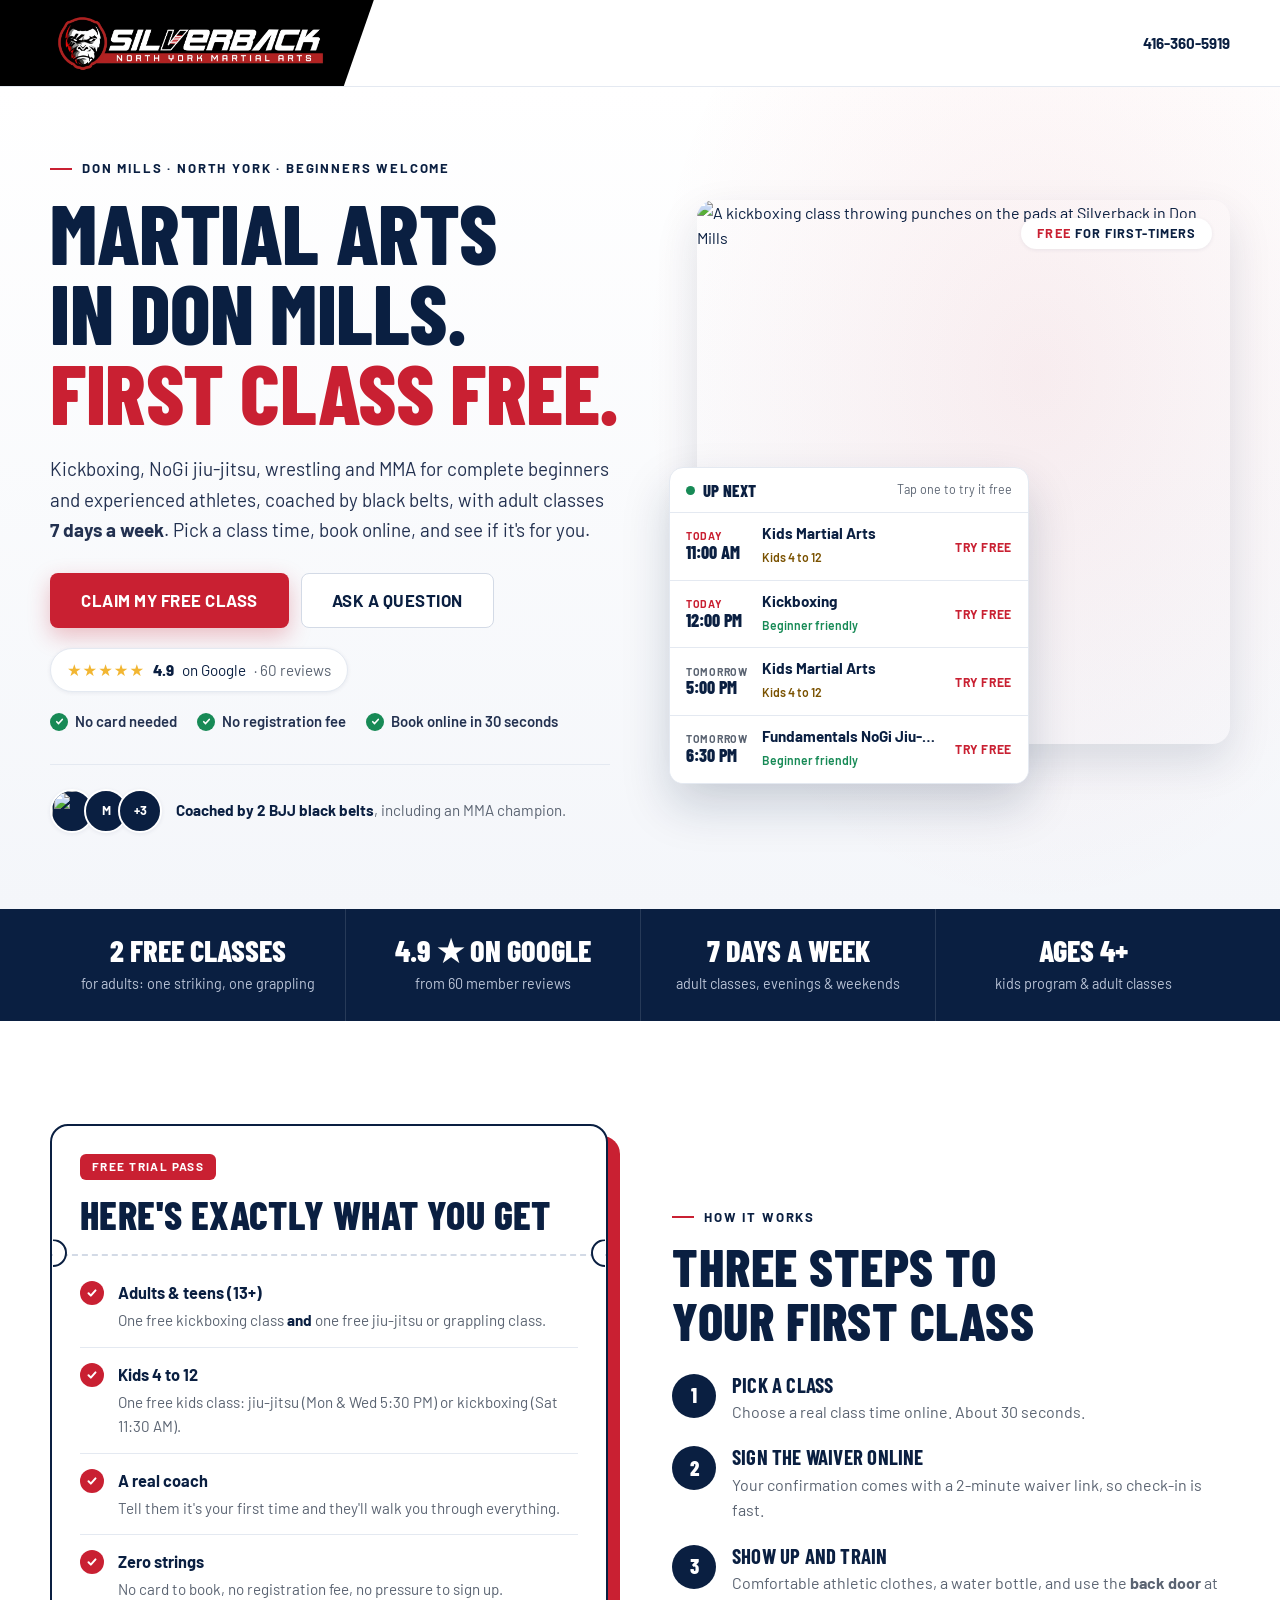
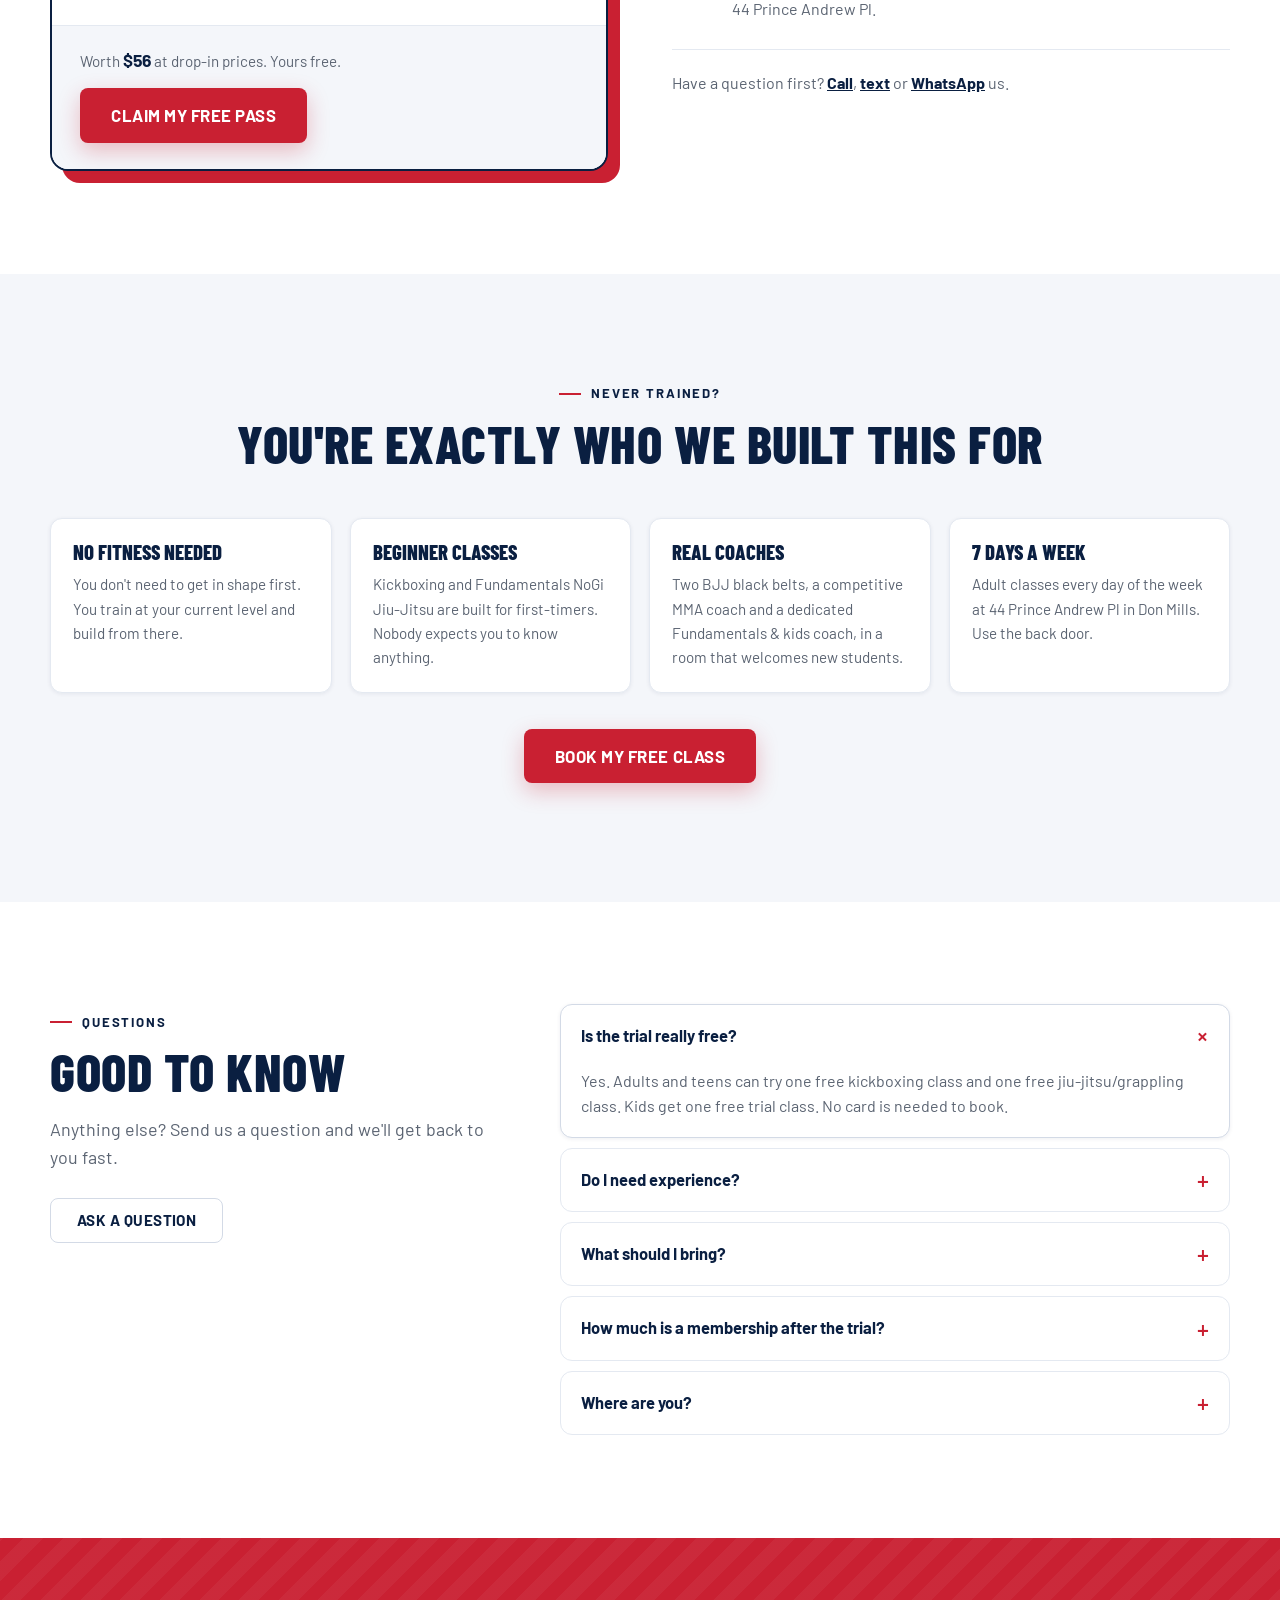
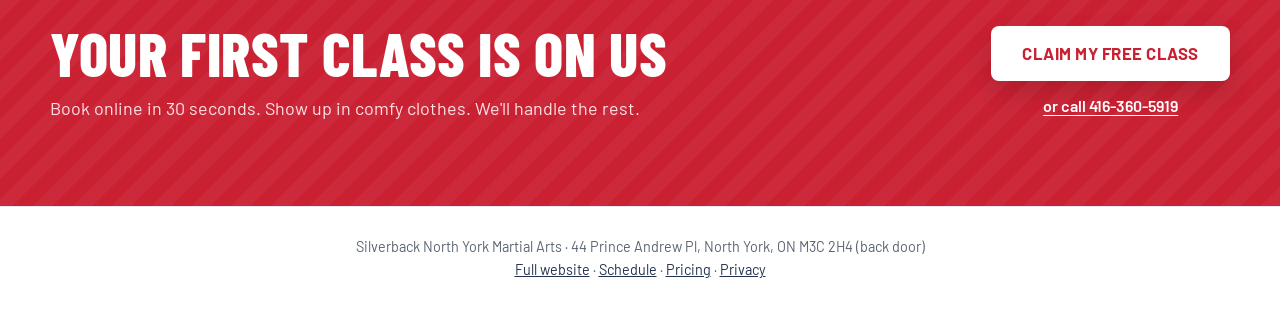
==== free-trial.html @ d4c48518 "Silverback website v2" ====
<!doctype html>
<html lang="en">
<head>
<meta charset="utf-8">
<meta name="viewport" content="width=device-width,initial-scale=1">
<title>Free Trial Martial Arts Class in Don Mills | Silverback</title>
<meta name="description" content="Book your free martial arts class in Don Mills, North York online. Kickboxing, NoGi Brazilian jiu-jitsu, wrestling, MMA and kids classes. Beginners welcome.">
<link rel="canonical" href="https://www.nymma.ca/free-trial.html">
<meta name="theme-color" content="#ffffff">
<meta name="color-scheme" content="light">
<meta property="og:type" content="website">
<meta property="og:title" content="Your first class is free | Silverback Martial Arts, Don Mills">
<meta property="og:description" content="Kickboxing, NoGi jiu-jitsu, wrestling, MMA and kids classes in Don Mills. Beginners welcome. Book online in 30 seconds.">
<meta property="og:image" content="https://img1.wsimg.com/isteam/ip/94b5a3c4-f726-4b4a-af38-fd5995746933/Muay-Thai-Class-in-North-York.jpg/:/rs=w:1200">
<link rel="icon" href="assets/img/logo.webp" type="image/webp">
<link rel="preconnect" href="https://img1.wsimg.com">
<link rel="preconnect" href="https://fonts.googleapis.com">
<link rel="preconnect" href="https://fonts.gstatic.com" crossorigin>
<link href="https://fonts.googleapis.com/css2?family=Barlow:wght@400;500;600;700&family=Barlow+Condensed:wght@600;700;800&display=swap" rel="stylesheet">
<link rel="stylesheet" href="assets/css/styles.css?v=9">
<script>document.documentElement.classList.add("js")</script>
</head>
<body class="lp">
<!-- Ad / QR-code landing page: no menu, one goal. Point ads here, e.g. free-trial.html?utm_source=facebook&utm_campaign=fall.
     Add ?for=kids for the parent version (headline, bullets and buttons switch to the kids program). -->
<header class="hdr" id="hdr">
  <div class="wrap">
    <a class="brand" href="index.html" aria-label="Silverback North York Martial Arts, home"><img src="https://img1.wsimg.com/isteam/ip/94b5a3c4-f726-4b4a-af38-fd5995746933/22978.png/:/rs=w:560" srcset="https://img1.wsimg.com/isteam/ip/94b5a3c4-f726-4b4a-af38-fd5995746933/22978.png/:/rs=w:280 280w, https://img1.wsimg.com/isteam/ip/94b5a3c4-f726-4b4a-af38-fd5995746933/22978.png/:/rs=w:560 560w, https://img1.wsimg.com/isteam/ip/94b5a3c4-f726-4b4a-af38-fd5995746933/22978.png/:/rs=w:840 840w" sizes="(max-width: 560px) 211px, (max-width: 760px) 240px, 278px" alt="Silverback North York Martial Arts" width="278" height="58" onerror="this.onerror=null;this.removeAttribute('srcset');this.src='assets/img/logo.webp'"></a>
    <div class="hdr-cta">
      <a class="hdr-phone" href="tel:+14163605919" data-tel data-track="call_header">416-360-5919</a>
    </div>
  </div>
</header>

<main id="main">
<section class="hero" id="top">
  <div class="wrap hero-grid">
    <div class="hero-copy">
      <span class="eyebrow">Don Mills · North York · Beginners welcome</span>
      <h1 id="lpTitle">Martial arts in Don Mills. <em>First class free.</em></h1>
      <p class="lead" id="lpLead">Kickboxing, NoGi jiu-jitsu, wrestling and MMA for complete beginners and experienced athletes, coached by black belts, with adult classes <b>7&nbsp;days a&nbsp;week</b>. Pick a class time, book online, and see if it's for you.</p>
      <div class="hero-ctas" id="heroCtas">
        <button type="button" class="btn btn-red btn-lg" data-open-modal="book" data-lp-cta data-track="cta_lp_hero">Claim my free class</button>
        <button type="button" class="btn btn-ghost btn-lg" data-open-modal="ask" data-track="cta_lp_ask">Ask a question</button>
      </div>
      <a class="grating" href="#" hidden data-track="rating_lp"><span class="stars" aria-hidden="true">★★★★★</span><b data-g-rating>4.9</b> on Google<span class="grating-n">· <span data-g-count>60</span> reviews</span></a>
      <ul class="micro" id="lpBullets">
        <li>No card needed</li><li>No registration fee</li><li>Book online in 30 seconds</li>
      </ul>
      <div class="coach-proof">
        <span class="avatars" aria-hidden="true">
          <img src="https://img1.wsimg.com/isteam/ip/94b5a3c4-f726-4b4a-af38-fd5995746933/blob-454e0a6.png/:/rs=w:160" alt="" width="44" height="44">
          <i>M</i>
          <i>+3</i>
        </span>
        <span><b>Coached by 2 BJJ black belts</b>, including an MMA champion.</span>
      </div>
    </div>
    <div class="hero-media">
      <img class="hero-photo" src="https://img1.wsimg.com/isteam/ip/94b5a3c4-f726-4b4a-af38-fd5995746933/Muay-Thai-Class-in-North-York.jpg/:/rs=w:1200"
        srcset="https://img1.wsimg.com/isteam/ip/94b5a3c4-f726-4b4a-af38-fd5995746933/Muay-Thai-Class-in-North-York.jpg/:/rs=w:700 700w, https://img1.wsimg.com/isteam/ip/94b5a3c4-f726-4b4a-af38-fd5995746933/Muay-Thai-Class-in-North-York.jpg/:/rs=w:1200 1200w"
        sizes="(max-width: 940px) 100vw, 50vw" alt="A kickboxing class throwing punches on the pads at Silverback in Don Mills" width="1200" height="800" fetchpriority="high">
      <span class="hero-tag"><b>Free</b> for first-timers</span>
      <aside class="upnext" aria-label="Next classes">
        <div class="upnext-head"><span class="dot" aria-hidden="true"></span><b>Up next</b><span class="upnext-src">Tap one to try it free</span></div>
        <div id="upNext" class="upnext-list"><div class="upnext-empty">Loading this week's classes…</div></div>
      </aside>
    </div>
  </div>
</section>

<div class="proof">
  <div class="wrap">
    <div><b>2 free classes</b><span>for adults: one striking, one grappling</span></div>
    <div data-g-proof><b><span data-g-rating>4.9</span> ★ on Google</b><span>from <span data-g-count>60</span> member reviews</span></div>
    <div><b>7 days a week</b><span>adult classes, evenings &amp; weekends</span></div>
    <div><b>Ages 4+</b><span>kids program &amp; adult classes</span></div>
  </div>
</div>

<section class="sec" id="book">
  <div class="wrap offer">
    <div class="pass rv">
      <div class="pass-top">
        <span class="pass-kicker">Free trial pass</span>
        <h2>Here's exactly what you get</h2>
      </div>
      <ul class="pass-list">
        <li><b>Adults &amp; teens (13+)</b><span>One free kickboxing class <em>and</em> one free jiu-jitsu or grappling class.</span></li>
        <li><b>Kids 4 to 12</b><span>One free kids class: jiu-jitsu (Mon &amp; Wed 5:30 PM) or kickboxing (Sat 11:30 AM).</span></li>
        <li><b>A real coach</b><span>Tell them it's your first time and they'll walk you through everything.</span></li>
        <li><b>Zero strings</b><span>No card to book, no registration fee, no pressure to sign up.</span></li>
      </ul>
      <div class="pass-foot">
        <span class="pass-value">Worth <b>$56</b> at drop-in prices. Yours free.</span>
        <button type="button" class="btn btn-red btn-lg" data-open-modal="book" data-lp-cta data-track="cta_lp_pass">Claim my free pass</button>
      </div>
    </div>
    <div class="howto rv">
      <span class="eyebrow">How it works</span>
      <h2>Three steps to your first class</h2>
      <ol class="steps">
        <li><h3>Pick a class</h3><p>Choose a real class time online. About 30 seconds.</p></li>
        <li><h3>Sign the waiver online</h3><p>Your confirmation comes with a 2-minute waiver link, so check-in is fast.</p></li>
        <li><h3>Show up and train</h3><p>Comfortable athletic clothes, a water bottle, and use the <b>back door</b> at 44 Prince Andrew Pl.</p></li>
      </ol>
      <p class="howto-alt">Have a question first? <a href="tel:+14163605919" data-tel data-track="call_lp">Call</a>, <a href="sms:+14163605919" data-sms data-msg="Hi! I'd like to try a free class at Silverback." data-track="sms_lp">text</a> or <a href="https://wa.me/14163605919" data-wa data-msg="Hi! I'd like to try a free class at Silverback." target="_blank" rel="noopener" data-track="wa_lp">WhatsApp</a> us.</p>
    </div>
  </div>
</section>

<section class="sec alt">
  <div class="wrap">
    <div class="sec-head center"><span class="eyebrow">Never trained?</span><h2>You're exactly who we built this for</h2></div>
    <div class="lp-points">
      <div class="lp-point rv"><b>No fitness needed</b><p>You don't need to get in shape first. You train at your current level and build from there.</p></div>
      <div class="lp-point rv"><b>Beginner classes</b><p>Kickboxing and Fundamentals NoGi Jiu-Jitsu are built for first-timers. Nobody expects you to know anything.</p></div>
      <div class="lp-point rv"><b>Real coaches</b><p>Two BJJ black belts, a competitive MMA coach and a dedicated Fundamentals &amp; kids coach, in a room that welcomes new students.</p></div>
      <div class="lp-point rv"><b>7 days a week</b><p>Adult classes every day of the week at 44 Prince Andrew Pl in Don Mills. Use the back door.</p></div>
    </div>
    <p class="center" style="margin-top:36px"><button type="button" class="btn btn-red btn-lg" data-open-modal="book" data-lp-cta data-track="cta_lp_mid">Book my free class</button></p>
  </div>
</section>

<section class="sec">
  <div class="wrap faq-wrap">
    <div>
      <span class="eyebrow">Questions</span><h2>Good to know</h2>
      <p class="lead">Anything else? Send us a question and we'll get back to you fast.</p>
      <div class="btnrow"><button type="button" class="btn btn-ghost" data-open-modal="ask" data-track="cta_lp_faq_ask">Ask a question</button></div>
    </div>
    <div class="faq">
      <details open><summary>Is the trial really free?</summary><p>Yes. Adults and teens can try one free kickboxing class and one free jiu-jitsu/grappling class. Kids get one free trial class. No card is needed to book.</p></details>
      <details><summary>Do I need experience?</summary><p>No. Complete beginners are welcome, and many of our members started with no experience.</p></details>
      <details><summary>What should I bring?</summary><p>Comfortable athletic clothes and a water bottle. We teach NoGi, so you don't need a gi.</p></details>
      <details><summary>How much is a membership after the trial?</summary><p>Adult memberships start at $149/month plus tax with a 12-month commitment, and there's no registration fee. Kids are $130/month plus tax with a 3+ month commitment. <a href="index.html#pricing">See all pricing</a>.</p></details>
      <details><summary>Where are you?</summary><p>44 Prince Andrew Place, in the Don Mills area of North York. Please use the <b>back door</b> entrance.</p></details>
    </div>
  </div>
</section>

<section class="final">
  <div class="wrap final-grid">
    <div>
      <h2>Your first class is on us</h2>
      <p>Book online in 30 seconds. Show up in comfy clothes. We'll handle the rest.</p>
    </div>
    <div class="final-ctas">
      <button type="button" class="btn btn-white btn-lg" data-open-modal="book" data-lp-cta data-track="cta_lp_final">Claim my free class</button>
      <a class="final-alt" href="tel:+14163605919" data-tel data-track="call_lp_final">or call 416-360-5919</a>
    </div>
  </div>
</section>
</main>

<footer class="lp-foot">
  Silverback North York Martial Arts · 44 Prince Andrew Pl, North York, ON M3C 2H4 (back door)<br>
  <a href="index.html">Full website</a> · <a href="index.html#schedule">Schedule</a> · <a href="index.html#pricing">Pricing</a> · <a href="privacy.html">Privacy</a>
</footer>

<div class="mbar" id="mbar">
  <a class="btn btn-ghost" href="tel:+14163605919" data-tel data-track="call_mbar">Call</a>
  <a class="btn btn-red" href="#book" data-open-modal="book" data-lp-cta data-track="cta_mbar">Book free class</a>
  <a class="btn btn-ghost" href="sms:+14163605919" data-sms data-msg="Hi! I'd like to try a free class at Silverback." data-track="sms_mbar">Text</a>
</div>

<script src="assets/js/config.js?v=9"></script>
<script src="assets/js/site.js?v=9"></script>
<script src="assets/js/booking.js?v=9"></script>
</body>
</html>
---- assets/css/styles.css ----
/* Silverback North York MMA - v2. Light, conversion-first design (navy/red on white, Barlow). */
:root{
  --bg:#ffffff; --soft:#f4f6fa; --soft2:#e9edf4; --ink:#0a1f41; --ink2:#233150; --muted:#5b6472; --line:#e4e9f1; --line2:#d3dae6;
  --red:#c92032; --red-dk:#a3182a; --red-tint:#fbe9ec; --gold:#f2b632; --gold-tint:#fff6de; --ok:#178a56; --ok-tint:#e6f6ee; --blue:#2458d3; --blue-tint:#e7edfc;
  --radius:12px; --radius-sm:8px; --shadow:0 18px 44px rgba(10,31,65,.12); --shadow-sm:0 1px 4px rgba(10,31,65,.07);
  --head:"Barlow Condensed","Arial Narrow",Impact,sans-serif; --body:"Barlow",system-ui,-apple-system,"Segoe UI",Roboto,sans-serif;
  --hdr-h:86px; --logo-h:58px; /* header height and logo height; the black logo plate sizes itself from these */
}
@media(max-width:760px){:root{--hdr-h:74px;--logo-h:50px}}
@media(max-width:560px){:root{--hdr-h:68px;--logo-h:44px}}
*{box-sizing:border-box}
html{scroll-behavior:smooth;scroll-padding-top:calc(var(--hdr-h) + 14px);overflow-x:hidden}
/* Stops a sideways-drifting scroll from triggering the phone's swipe-back / bounce animation. */
html,body{overscroll-behavior-x:none}
body{margin:0;background:var(--bg);color:var(--ink);font:16px/1.6 var(--body);-webkit-font-smoothing:antialiased;overflow-x:hidden}
img{max-width:100%;display:block}
a{color:inherit}
h1,h2,h3,h4{font-family:var(--head);text-transform:uppercase;letter-spacing:.01em;line-height:1.02;margin:0;color:var(--ink);text-wrap:balance}
h1{font-size:clamp(2.9rem,6.6vw,5.4rem);font-weight:800;letter-spacing:-.005em;line-height:.95}
h2{font-size:clamp(2.1rem,4.4vw,3.3rem);font-weight:800}
h3{font-size:1.5rem;font-weight:700}
p{margin:0 0 1em}
.wrap{width:min(1180px,100% - 32px);margin-inline:auto}
.sec{padding:clamp(60px,8vw,108px) 0}
.sec.alt{background:var(--soft)}
.sec-line{border-top:1.5px solid var(--line)}
.eyebrow{display:inline-flex;align-items:center;gap:10px;color:var(--ink);font:700 .82rem/1 var(--body);letter-spacing:.14em;text-transform:uppercase;margin-bottom:16px}
.eyebrow::before{content:"";display:inline-block;width:22px;height:2px;background:var(--red);flex:0 0 auto}
@media(max-width:420px){.eyebrow{font-size:.72rem;letter-spacing:.1em;gap:8px}.eyebrow::before{width:16px}}
.lead{color:var(--muted);font-size:1.12rem;max-width:62ch}
.lead a{color:var(--red);font-weight:600}
.muted{color:var(--muted)}
.small{font-size:.92rem;color:var(--muted)}
.small a{color:var(--red);font-weight:600}
.ok{color:var(--ok)}
.center{text-align:center}.center .lead{margin-inline:auto}
.sec-head{margin-bottom:clamp(28px,4vw,48px)}
.sec-head h2{margin-bottom:0}
.sec-head .lead{margin-top:16px;margin-bottom:0}
.sec-head.split{display:grid;grid-template-columns:1.1fr .9fr;gap:18px 48px;align-items:end}
.sec-head.split .lead{margin:0}
@media(max-width:860px){.sec-head.split{grid-template-columns:1fr}}
.skip{position:absolute;left:-999px;top:8px;background:#fff;color:#000;padding:8px 12px;border-radius:8px;z-index:400;border:2px solid var(--ink)}.skip:focus{left:8px}

/* buttons */
.btn{display:inline-flex;align-items:center;justify-content:center;gap:8px;padding:14px 26px;border-radius:var(--radius-sm);border:1.5px solid transparent;
  font:700 .95rem/1 var(--body);text-transform:uppercase;letter-spacing:.03em;text-decoration:none;cursor:pointer;transition:transform .12s,background .15s,border-color .15s,box-shadow .15s;white-space:nowrap;background:none;color:inherit}
.btn:hover{transform:translateY(-1px)}
.btn:disabled{opacity:.55;cursor:not-allowed;transform:none}
.btn-red{background:var(--red);color:#fff;box-shadow:0 8px 22px rgba(201,32,50,.28)}.btn-red:hover{background:var(--red-dk)}
.btn-ghost{background:#fff;color:var(--ink);border-color:var(--line2)}.btn-ghost:hover{border-color:var(--ink)}
.btn-dark{background:var(--ink);color:#fff}.btn-dark:hover{background:#000}
.btn-white{background:#fff;color:var(--red);box-shadow:0 10px 26px rgba(0,0,0,.14)}.btn-white:hover{background:var(--red-tint)}
.btn-lg{padding:18px 30px;font-size:1.05rem}
.btn-sm{padding:10px 16px;font-size:.88rem}
.btn-block{width:100%}
.btnrow{display:flex;flex-wrap:wrap;gap:12px;margin-top:26px}
:focus-visible{outline:3px solid var(--blue);outline-offset:2px;border-radius:6px}

/* promo bar */
.promo-bar{background:var(--gold);color:#241a00;text-align:center;padding:9px 16px;font-size:.92rem;font-weight:600}
.promo-bar a{text-decoration:underline;text-underline-offset:3px}
.promo-bar[hidden]{display:none}

/* header */
.hdr{position:sticky;top:0;z-index:50;background:rgba(255,255,255,.96);backdrop-filter:saturate(1.4) blur(8px);-webkit-backdrop-filter:saturate(1.4) blur(8px);border-bottom:1.5px solid var(--line);transition:box-shadow .2s}
.hdr.scrolled{box-shadow:0 6px 24px rgba(10,31,65,.08)}
/* Black plate behind the logo, from the left edge of the screen to just past the logo, with an angled end.
   The logo's own black banner blends into it, so the logo reads as part of the header instead of a sticker on white. */
.hdr::before{content:"";position:absolute;left:0;top:0;bottom:0;width:calc((100% - min(1180px, 100% - 32px)) / 2 + var(--logo-h) * 4.79 + 46px);background:#000;clip-path:polygon(0 0,100% 0,calc(100% - 30px) 100%,0 100%);pointer-events:none}
.hdr .wrap{position:relative;display:flex;align-items:center;gap:20px;height:var(--hdr-h)}
.brand{display:flex;align-items:center;text-decoration:none;flex:0 0 auto}
.brand img{height:var(--logo-h);width:auto}
.nav{display:flex;gap:26px;margin-left:auto}
.nav a{color:var(--ink2);text-decoration:none;font-weight:600;font-size:.95rem;position:relative;padding:4px 0}
.nav a::after{content:"";position:absolute;left:0;right:0;bottom:-2px;height:2px;background:var(--red);transform:scaleX(0);transition:transform .18s}
.nav a:hover{color:var(--ink)}.nav a:hover::after,.nav a.on::after{transform:scaleX(1)}
.hdr-cta{display:flex;align-items:center;gap:16px}
.hdr-phone{font-weight:700;text-decoration:none;font-size:.95rem;white-space:nowrap}
.hdr-phone:hover{color:var(--red)}
.burger{display:none;background:#fff;border:1.5px solid var(--line);border-radius:var(--radius-sm);width:44px;height:44px;cursor:pointer;padding:0;place-content:center;gap:5px}
.burger span{display:block;width:20px;height:2px;background:var(--ink);transition:transform .2s,opacity .2s}
.burger[aria-expanded="true"] span:nth-child(1){transform:translateY(7px) rotate(45deg)}
.burger[aria-expanded="true"] span:nth-child(2){opacity:0}
.burger[aria-expanded="true"] span:nth-child(3){transform:translateY(-7px) rotate(-45deg)}
@media(max-width:1120px){
  .nav{position:absolute;top:var(--hdr-h);left:0;right:0;flex-direction:column;gap:0;background:#fff;border-bottom:1.5px solid var(--line);display:none;margin:0;box-shadow:0 14px 30px rgba(10,31,65,.1)}
  .nav.open{display:flex}.nav a{padding:16px 20px;border-top:1px solid var(--line);font-size:1.05rem}.nav a::after{display:none}
  .burger{display:grid;margin-left:0}.hdr-phone{display:none}.hdr-cta{margin-left:auto}
}
@media(max-width:560px){.hdr-cta .btn{display:none}}

/* ============ hero ============ */
.hero{position:relative;padding:clamp(34px,5vw,72px) 0 clamp(48px,6vw,88px);background:linear-gradient(180deg,#fff 0%,var(--soft) 100%);overflow:hidden}
.hero::before{content:"";position:absolute;right:-12%;top:-30%;width:62%;height:130%;background:radial-gradient(closest-side,rgba(201,32,50,.07),transparent);pointer-events:none}
.hero-grid{position:relative;display:grid;grid-template-columns:1.05fr .95fr;gap:clamp(28px,4.5vw,64px);align-items:center}
@media(max-width:940px){.hero-grid{grid-template-columns:1fr}}
.hero h1 em{font-style:normal;color:var(--red);display:block}
.hero .lead{margin:22px 0 28px;font-size:1.18rem;color:var(--ink2);max-width:54ch}
.hero-ctas{display:flex;flex-wrap:wrap;gap:12px}
@media(max-width:480px){.hero-ctas .btn{flex:1 1 100%}}
.micro{list-style:none;display:flex;flex-wrap:wrap;gap:8px 20px;margin:18px 0 0;padding:0;color:var(--ink2);font-weight:600;font-size:.93rem}
.micro li{display:flex;align-items:center;gap:7px}
.micro li::before{content:"";width:18px;height:18px;border-radius:50%;background:var(--ok) url("data:image/svg+xml,%3Csvg xmlns='http://www.w3.org/2000/svg' viewBox='0 0 24 24' fill='none' stroke='white' stroke-width='3.6' stroke-linecap='round' stroke-linejoin='round'%3E%3Cpath d='m6 12.5 4 4 8-9'/%3E%3C/svg%3E") center/11px no-repeat;flex:0 0 auto}
.grating{display:inline-flex;align-items:center;flex-wrap:wrap;gap:4px 8px;margin-top:20px;padding:8px 16px;background:#fff;border:1.5px solid var(--line);border-radius:999px;text-decoration:none;color:var(--ink);font-size:.95rem;box-shadow:var(--shadow-sm);transition:border-color .15s}
.grating:hover{border-color:var(--line2)}
.grating[hidden]{display:none}
.grating .stars{color:var(--gold);letter-spacing:1px;font-size:1.02rem}
.grating b{font-weight:800}
.grating-n{color:var(--muted)}
.coach-proof{display:flex;align-items:center;gap:14px;margin-top:30px;padding-top:24px;border-top:1.5px solid var(--line);color:var(--muted);font-size:.95rem;max-width:560px}
.coach-proof b{color:var(--ink)}
.coach-proof a{color:var(--red);font-weight:700;white-space:nowrap}
.avatars{display:flex;flex:0 0 auto}
.avatars img,.avatars i{width:44px;height:44px;border-radius:50%;border:2.5px solid #fff;object-fit:cover;box-shadow:var(--shadow-sm);margin-left:-10px;background:var(--ink)}
.avatars img:first-child{margin-left:0}
.avatars i{display:grid;place-items:center;font:700 .8rem/1 var(--body);font-style:normal;color:#fff}

.hero-media{position:relative;padding-bottom:40px}
.hero-photo{width:100%;height:auto;aspect-ratio:5/4.3;object-fit:cover;object-position:42% 45%;border-radius:18px;box-shadow:var(--shadow)}
@media(min-width:941px){.hero-photo{aspect-ratio:1/1.02;object-position:58% 40%}}
.hero-tag{position:absolute;top:18px;right:18px;background:#fff;border-radius:999px;padding:9px 16px;font:700 .8rem/1 var(--body);letter-spacing:.08em;text-transform:uppercase;box-shadow:var(--shadow-sm);color:var(--ink)}
.hero-tag b{color:var(--red)}
.upnext{position:absolute;left:-28px;bottom:0;width:min(360px,88%);background:#fff;border:1.5px solid var(--line);border-radius:14px;box-shadow:0 22px 48px rgba(10,31,65,.18);overflow:hidden}
@media(max-width:1240px){.upnext{left:16px}}
@media(max-width:940px){.hero-media{padding-bottom:0}.upnext{position:relative;left:auto;bottom:auto;width:auto;margin:-60px 14px 0}}
.upnext-head{display:flex;align-items:center;gap:8px;padding:12px 16px;border-bottom:1.5px solid var(--line);font-size:.8rem}
.upnext-head b{font:800 1.05rem/1 var(--head);text-transform:uppercase;letter-spacing:.02em}
.upnext-src{margin-left:auto;color:var(--muted);font-size:.78rem}
.dot{width:9px;height:9px;border-radius:50%;background:var(--ok);animation:pulse 2s infinite}
@keyframes pulse{0%{box-shadow:0 0 0 0 rgba(23,138,86,.45)}70%{box-shadow:0 0 0 8px rgba(23,138,86,0)}100%{box-shadow:0 0 0 0 rgba(23,138,86,0)}}
.upnext-list{display:flex;flex-direction:column}
.upnext-empty{padding:16px;color:var(--muted);font-size:.9rem}
.nx{display:grid;grid-template-columns:64px 1fr auto;align-items:center;gap:12px;padding:11px 16px;border:0;border-top:1px solid var(--line);background:#fff;text-align:left;font:inherit;color:var(--ink);cursor:pointer;width:100%;text-decoration:none;transition:background .12s}
.nx:first-child{border-top:0}
.nx:hover{background:var(--soft)}
.nx-when{display:flex;flex-direction:column;line-height:1.1}
.nx-when small{font:700 .66rem/1.2 var(--body);text-transform:uppercase;letter-spacing:.07em;color:var(--muted)}
.nx-when small.today{color:var(--red)}
.nx-when b{font:800 1.12rem/1.1 var(--head)}
.nx-name{min-width:0}
.nx-name b{display:block;font-size:.95rem;line-height:1.25;white-space:nowrap;overflow:hidden;text-overflow:ellipsis}
.nx-name span{font-size:.76rem;font-weight:600;color:var(--ok)}
.nx-name span.k{color:#7a5200}
.nx-name span.x{color:var(--muted)}
.nx-go{font:700 .76rem/1 var(--body);text-transform:uppercase;letter-spacing:.05em;color:var(--red);white-space:nowrap}

/* ============ proof strip ============ */
.proof{background:var(--ink);color:#fff}
.proof .wrap{display:grid;grid-template-columns:repeat(4,1fr)}
.proof .wrap>div{padding:26px 18px;text-align:center;border-left:1px solid rgba(255,255,255,.12)}
.proof .wrap>div:first-child{border-left:0}
.proof b{display:block;font:800 1.9rem/1 var(--head);text-transform:uppercase;color:#fff;margin-bottom:4px}
.proof span{color:#b9c3d6;font-size:.9rem}
.proof b span{color:inherit;font-size:inherit}
@media(max-width:760px){.proof .wrap{grid-template-columns:1fr 1fr}.proof .wrap>div:nth-child(3){border-left:0}.proof .wrap>div:nth-child(n+3){border-top:1px solid rgba(255,255,255,.12)}.proof b{font-size:1.6rem}}

/* ============ offer (free trial pass + how it works) ============ */
.offer{display:grid;grid-template-columns:1fr 1fr;gap:clamp(28px,5vw,72px);align-items:center}
@media(max-width:900px){.offer{grid-template-columns:1fr}}
.pass{position:relative;background:#fff;border:2px solid var(--ink);border-radius:18px;box-shadow:12px 12px 0 var(--red)}
.pass-top{padding:26px 28px 20px;border-bottom:2px dashed var(--line2);position:relative}
.pass-top::before,.pass-top::after{content:"";position:absolute;bottom:-13px;width:24px;height:24px;border-radius:50%;background:var(--bg);border:2px solid var(--ink)}
.pass-top::before{left:-13px;clip-path:inset(0 0 0 50%)}
.pass-top::after{right:-13px;clip-path:inset(0 50% 0 0)}
.pass-kicker{display:inline-block;background:var(--red);color:#fff;font:700 .74rem/1 var(--body);letter-spacing:.12em;text-transform:uppercase;padding:7px 12px;border-radius:6px;margin-bottom:14px}
.pass h2{font-size:clamp(1.9rem,3.4vw,2.5rem)}
.pass-list{list-style:none;margin:0;padding:10px 28px}
.pass-list li{display:grid;grid-template-columns:24px 1fr;gap:2px 14px;padding:14px 0;border-bottom:1px solid var(--line)}
.pass-list li:last-child{border-bottom:0}
.pass-list li::before{content:"";grid-row:span 2;width:24px;height:24px;border-radius:50%;margin-top:1px;background:var(--red) url("data:image/svg+xml,%3Csvg xmlns='http://www.w3.org/2000/svg' viewBox='0 0 24 24' fill='none' stroke='white' stroke-width='3.4' stroke-linecap='round' stroke-linejoin='round'%3E%3Cpath d='m6 12.5 4 4 8-9'/%3E%3C/svg%3E") center/14px no-repeat}
.pass-list b{font-size:1.02rem}
.pass-list span{color:var(--muted);font-size:.95rem}
.pass-list em{font-style:normal;font-weight:700;color:var(--ink)}
.pass-foot{display:flex;flex-wrap:wrap;align-items:center;justify-content:space-between;gap:14px;padding:20px 28px 26px;background:var(--soft);border-radius:0 0 16px 16px;border-top:1.5px solid var(--line)}
.pass-value{color:var(--muted);font-size:.95rem}
.pass-value b{color:var(--ink);font-size:1.1rem}
@media(max-width:520px){.pass{box-shadow:7px 7px 0 var(--red)}.pass-top,.pass-list,.pass-foot{padding-left:20px;padding-right:20px}.pass-foot .btn{width:100%}}
.howto h2{margin-bottom:26px}
.steps{list-style:none;margin:0;padding:0;counter-reset:s;display:grid;gap:22px}
.steps li{display:grid;grid-template-columns:44px 1fr;gap:4px 16px}
.steps li::before{counter-increment:s;content:counter(s);grid-row:span 2;display:grid;place-items:center;width:44px;height:44px;border-radius:50%;background:var(--ink);color:#fff;font:800 1.3rem/1 var(--head)}
.steps h3{font-size:1.3rem;align-self:end}
.steps p{color:var(--muted);margin:0}
.howto-alt{margin:28px 0 0;padding-top:20px;border-top:1.5px solid var(--line);color:var(--muted)}
.howto-alt a{color:var(--ink);font-weight:700}

/* ============ class finder ============ */
.finder{display:grid;grid-template-columns:1fr 1fr;background:#fff;border:1.5px solid var(--line);border-radius:18px;box-shadow:var(--shadow);overflow:hidden;max-width:1040px;margin-inline:auto}
@media(max-width:860px){.finder{grid-template-columns:1fr}}
.finder-q{padding:28px}
.finder-q .lab:first-child{margin-top:0}
.seg{display:grid;grid-template-columns:1fr 1fr;gap:8px;margin-bottom:10px}
.seg button{padding:14px 12px;border:1.5px solid var(--line);border-radius:var(--radius-sm);background:#fff;font:700 1rem/1.2 var(--body);color:var(--ink);cursor:pointer;transition:border-color .12s,background .12s}
.seg button small{display:block;font-weight:500;font-size:.78rem;color:var(--muted)}
.seg button[aria-pressed="true"]{border-color:var(--ink);background:var(--ink);color:#fff}
.seg button[aria-pressed="true"] small{color:#b9c3d6}
.goalgrid{display:grid;grid-template-columns:1fr 1fr;gap:8px}
@media(max-width:420px){.goalgrid{grid-template-columns:1fr}}
.goalbtn{display:flex;align-items:center;gap:10px;padding:13px 14px;border:1.5px solid var(--line);border-radius:var(--radius-sm);background:#fff;font:600 .95rem/1.2 var(--body);color:var(--ink);cursor:pointer;text-align:left;transition:border-color .12s,background .12s}
.goalbtn:hover{border-color:var(--ink)}
.goalbtn i{font-style:normal;font-size:1.2rem;line-height:1}
.goalbtn[aria-pressed="true"]{border-color:var(--red);background:var(--red-tint)}
.finder-r{background:var(--soft);border-left:1.5px solid var(--line);padding:28px;display:flex;flex-direction:column;justify-content:center;min-height:320px}
@media(max-width:860px){.finder-r{border-left:0;border-top:1.5px solid var(--line);min-height:0}}
.finder-wait{text-align:center;color:var(--muted);display:grid;gap:4px}
.finder-wait b{font:800 1.4rem/1 var(--head);text-transform:uppercase;color:var(--ink2)}
.rec-lab{font:700 .72rem/1 var(--body);text-transform:uppercase;letter-spacing:.1em;color:var(--red)}
.rec h3{font-size:2rem;margin:8px 0 8px}
.rec p{color:var(--ink2);margin-bottom:14px}
.rec-times{display:grid;gap:8px;margin-bottom:14px}
.rec-time{display:flex;align-items:center;justify-content:space-between;gap:12px;padding:12px 14px;background:#fff;border:1.5px solid var(--line);border-radius:var(--radius-sm);text-decoration:none;color:var(--ink);font-weight:600;transition:border-color .12s}
.rec-time:hover{border-color:var(--red)}
.rec-time small{display:block;color:var(--muted);font-weight:500;font-size:.8rem}
.rec-time em{font-style:normal;color:var(--red);font:700 .78rem/1 var(--body);text-transform:uppercase;letter-spacing:.05em;white-space:nowrap}
.rec-alt{font-size:.9rem;color:var(--muted);margin:0}
.rec-alt a{color:var(--ink);font-weight:700}

/* ============ programs ============ */
.progs{display:grid;grid-template-columns:1fr 1fr;gap:22px}
@media(max-width:820px){.progs{grid-template-columns:1fr}}
/* Photo always sits full-width on top of the text (never squeezed into a narrow side column) so it keeps a
   sane landscape crop at every screen size, instead of stretching into a tall, badly-cropped sliver on wide screens. */
.prog{display:grid;grid-template-columns:1fr;grid-template-rows:auto 1fr;background:#fff;border:1.5px solid var(--line);border-radius:var(--radius);overflow:hidden;box-shadow:var(--shadow-sm);transition:box-shadow .2s,transform .2s}
.prog:hover{box-shadow:var(--shadow)}
.prog-ph{position:relative;aspect-ratio:16/9;background:var(--soft2)}
.prog-ph img{position:absolute;inset:0;width:100%;height:100%;object-fit:cover}
.prog-body{padding:24px;display:flex;flex-direction:column;gap:10px}
.prog-body h3{font-size:1.9rem}
.prog-body p{color:var(--muted);margin:0;font-size:.97rem}
.prog-body .when{font-size:.88rem;color:var(--ink2);padding:10px 12px;background:var(--soft);border-radius:var(--radius-sm)}
.prog-body .when b{display:block;font:700 .68rem/1.4 var(--body);text-transform:uppercase;letter-spacing:.1em;color:var(--muted)}
.prog-body .btn{margin-top:auto;align-self:flex-start}
.chip2{display:inline-block;padding:4px 10px;border-radius:999px;font-size:.74rem;font-weight:700;letter-spacing:.04em;text-transform:uppercase;background:var(--red-tint);color:var(--red);width:max-content}
.chip2.green{background:var(--ok-tint);color:var(--ok)}
.chip2.gold{background:var(--gold-tint);color:#7a5200}

/* ============ beginner worries ============ */
.worries{display:grid;grid-template-columns:repeat(4,1fr);gap:18px}
@media(max-width:1000px){.worries{grid-template-columns:1fr 1fr}}
@media(max-width:560px){.worries{grid-template-columns:1fr}}
.worry{background:#fff;border:1.5px solid var(--line);border-radius:var(--radius);padding:24px;box-shadow:var(--shadow-sm);border-top:4px solid var(--red)}
.worry q{display:block;font:800 1.45rem/1.05 var(--head);text-transform:uppercase;color:var(--ink);margin-bottom:12px;quotes:"\201C" "\201D"}
.worry q::before,.worry q::after{color:var(--red)}
.worry p{color:var(--muted);margin:0;font-size:.97rem}

/* ============ first class / what to expect ============ */
.expect{display:grid;grid-template-columns:1.15fr .85fr;gap:clamp(28px,5vw,72px);align-items:start}
@media(max-width:900px){.expect{grid-template-columns:1fr}}
.expect h2{margin-bottom:28px}
.timeline{list-style:none;margin:0;padding:0;counter-reset:t;position:relative}
.timeline li{position:relative;display:grid;gap:2px;padding:0 0 24px 60px}
.timeline li:not(:last-child)::after{content:"";position:absolute;left:19px;top:40px;bottom:-2px;width:2px;background:var(--line)}
.timeline li:last-child{padding-bottom:0}
.timeline li::before{counter-increment:t;content:counter(t);position:absolute;left:0;top:-4px;width:40px;height:40px;border-radius:50%;background:#fff;border:2px solid var(--red);color:var(--red);display:grid;place-items:center;font:800 1.15rem/1 var(--head)}
.timeline b{font:800 1.3rem/1.1 var(--head);text-transform:uppercase}
.timeline span{color:var(--muted)}
.bring{background:#fff;border:1.5px solid var(--line);border-radius:var(--radius);overflow:hidden;box-shadow:var(--shadow);position:sticky;top:96px}
@media(max-width:900px){.bring{position:static}}
.bring img{width:100%;height:auto;aspect-ratio:16/10;object-fit:cover}
.bring-body{padding:24px}
.bring h3{margin-bottom:14px}
.ticks{list-style:none;margin:0 0 16px;padding:0;display:grid;gap:10px}
.ticks li{position:relative;padding-left:32px;font-weight:500}
.ticks li::before{content:"";position:absolute;left:0;top:2px;width:22px;height:22px;border-radius:50%;background:var(--ok) url("data:image/svg+xml,%3Csvg xmlns='http://www.w3.org/2000/svg' viewBox='0 0 24 24' fill='none' stroke='white' stroke-width='3.4' stroke-linecap='round' stroke-linejoin='round'%3E%3Cpath d='m6 12.5 4 4 8-9'/%3E%3C/svg%3E") center/14px no-repeat}

/* ============ schedule ============ */
.viewtabs{display:inline-flex;background:#fff;border:1.5px solid var(--line);border-radius:var(--radius-sm);padding:4px;margin-bottom:20px}
.viewtabs button{padding:10px 18px;border:0;border-radius:6px;background:transparent;color:var(--muted);font:700 .88rem/1 var(--body);text-transform:uppercase;letter-spacing:.04em;cursor:pointer}
.viewtabs button[aria-selected="true"]{background:var(--ink);color:#fff}
[role="tabpanel"][hidden]{display:none}
/* week view (assets/js/site.js) */
.week{display:grid;grid-template-columns:repeat(7,1fr);gap:10px}
@media(max-width:1000px){.week{grid-template-columns:repeat(4,1fr)}}
@media(max-width:640px){.week{grid-template-columns:1fr 1fr}}
@media(max-width:360px){.week{grid-template-columns:1fr}}
.wday{background:#fff;border:1.5px solid var(--line);border-radius:var(--radius);overflow:hidden;display:flex;flex-direction:column}
.wday h4{font-size:1.05rem;padding:11px 12px;border-bottom:1.5px solid var(--line);display:flex;justify-content:space-between;align-items:baseline;gap:6px}
.wday h4 small{font:600 .74rem/1 var(--body);text-transform:none;color:var(--muted);letter-spacing:0}
.wday.today{border-color:var(--red)}
.wday.today h4{background:var(--red);color:#fff;border-color:var(--red)}
.wday.today h4 small{color:#ffd7dc}
.wcls{display:block;width:100%;text-align:left;text-decoration:none;padding:10px 12px;border:0;border-top:1px solid var(--line);border-left:4px solid var(--blue);background:#fff;font:inherit;color:var(--ink);cursor:pointer;transition:background .12s}
.wday h4+.wcls{border-top:0}
.wcls:hover{background:var(--soft)}
.wcls.striking{border-left-color:var(--red)}.wcls.mma{border-left-color:var(--gold)}.wcls.kids{border-left-color:var(--ok)}
.wcls span{display:block;font:800 1.02rem/1.2 var(--head)}
.wcls b{display:block;font-size:.9rem;line-height:1.25}
.wcls em{display:inline-block;font-style:normal;font-size:.66rem;font-weight:700;color:var(--ok);background:var(--ok-tint);border-radius:999px;padding:2px 7px;margin-top:5px}
.wcls em.x{color:var(--muted);background:var(--soft)}
.wcls.past{opacity:.45}
/* month calendar (assets/js/schedule.js) */
.cal{background:#fff;border:1.5px solid var(--line);border-radius:var(--radius);overflow:hidden;box-shadow:var(--shadow-sm)}
.cal-top{display:flex;align-items:center;gap:12px;padding:16px 18px;border-bottom:1.5px solid var(--line)}
.cal-top h3{font-size:1.3rem;flex:1;text-align:center}
.cal-nav{width:36px;height:36px;border-radius:50%;border:1.5px solid var(--line);background:#fff;color:var(--ink);font-size:1rem;cursor:pointer;display:grid;place-items:center;flex:0 0 auto}
.cal-nav:disabled{opacity:.35;cursor:not-allowed}
.cal-today{border:1.5px solid var(--line);background:#fff;border-radius:var(--radius-sm);padding:7px 14px;font:700 .78rem/1 var(--body);text-transform:uppercase;letter-spacing:.04em;color:var(--ink);cursor:pointer;flex:0 0 auto}
.cal-dow{display:grid;grid-template-columns:repeat(7,1fr);border-bottom:1.5px solid var(--line)}
.cal-dow span{padding:10px 4px;text-align:center;font:700 .7rem/1 var(--body);text-transform:uppercase;letter-spacing:.06em;color:var(--muted)}
.cal-grid{display:grid;grid-template-columns:repeat(7,1fr)}
.cal-day{border:0;border-right:1px solid var(--line);border-bottom:1px solid var(--line);min-height:64px;padding:8px 6px;background:#fff;text-align:left;font:inherit;cursor:pointer;color:var(--ink);position:relative}
.cal-day:nth-child(7n){border-right:0}
.cal-day b{display:block;font:700 .95rem/1 var(--head)}
.cal-day em{display:block;font-style:normal;font-size:.66rem;color:var(--muted);margin-top:3px;line-height:1.3}
.cal-day.pad{background:var(--soft);cursor:default}
.cal-day.past{opacity:.4;cursor:not-allowed}
.cal-day.today b{color:var(--red)}
.cal-day.has:hover:not(.past){background:var(--soft)}
.cal-day.sel{background:var(--red)}
.cal-day.sel b{color:#fff;display:inline-block;border-radius:50%}
.cal-day.sel em{color:#ffd7dc}
@media(max-width:640px){.cal-day{min-height:52px;padding:6px 4px}.cal-day b{font-size:.85rem}.cal-day em{font-size:.6rem}.cal-dow span{font-size:.62rem;padding:8px 2px}}
.cal-foot{padding:14px 18px;border-top:1.5px solid var(--line);color:var(--muted);font-size:.85rem}
.cal-list{padding:18px}
.cal-list h4{font-size:1.15rem;margin-bottom:4px}
.cal-list .sub{color:var(--muted);font-size:.9rem;margin-bottom:14px}
.cal-cards{display:grid;grid-template-columns:1fr 1fr;gap:10px}
@media(max-width:560px){.cal-cards{grid-template-columns:1fr}}
.cal-card{border:1.5px solid var(--line);border-radius:var(--radius-sm);padding:13px 14px;display:flex;flex-direction:column;gap:6px}
.cal-card b{font-size:.98rem}
.cal-card .cc-time{color:var(--ink);font-weight:700}
.cal-card .cc-meta{color:var(--muted);font-size:.85rem}
.cal-card .cc-row{display:flex;flex-wrap:wrap;gap:6px;align-items:center;margin-top:2px}
.cal-badge{font-size:.68rem;font-weight:700;padding:3px 9px;border-radius:var(--radius-sm);white-space:nowrap;text-transform:uppercase;letter-spacing:.03em}
.cal-badge.striking{background:var(--red-tint);color:var(--red)}
.cal-badge.grappling{background:var(--blue-tint);color:var(--blue)}
.cal-badge.mma{background:var(--gold-tint);color:#8a5f00}
.cal-badge.kids{background:var(--ok-tint);color:var(--ok)}
.cal-card .btn{margin-top:6px;align-self:flex-start}
.cal-empty{padding:18px;color:var(--muted);font-size:.95rem}
.legend{display:flex;gap:16px;flex-wrap:wrap;margin-top:18px;color:var(--muted);font-size:.9rem}
.legend span::before{content:"";display:inline-block;width:10px;height:10px;border-radius:3px;margin-right:6px;background:var(--red)}
.legend .g::before{background:var(--blue)}.legend .m::before{background:var(--gold)}.legend .k::before{background:var(--ok)}
.fine{color:var(--muted);font-size:.9rem;margin-top:18px}
.fine a{color:var(--ink2)}

/* ============ kids ============ */
.kids-grid{display:grid;grid-template-columns:.9fr 1.1fr;gap:clamp(28px,5vw,72px);align-items:center}
@media(max-width:900px){.kids-grid{grid-template-columns:1fr}.kids-copy{order:-1}}
.kids-card{background:linear-gradient(145deg,#fff4d6 0%,#ffe0c2 45%,#fbd3d8 100%);border-radius:20px;padding:clamp(24px,3.5vw,38px);position:relative;overflow:hidden}
.kids-card::after{content:"";position:absolute;right:-60px;top:-60px;width:220px;height:220px;border-radius:50%;background:rgba(255,255,255,.35)}
.kids-age{position:relative;z-index:1;display:flex;align-items:baseline;gap:12px;margin-bottom:22px}
.kids-age span{font:700 .9rem/1 var(--body);text-transform:uppercase;letter-spacing:.14em;color:var(--ink2)}
.kids-age b{font:800 clamp(4.4rem,10vw,6.8rem)/.85 var(--head);color:var(--ink);letter-spacing:-.02em}
.kids-classes{position:relative;z-index:1;display:grid;gap:10px}
.kids-classes a{display:grid;grid-template-columns:1fr auto;gap:2px 12px;align-items:center;background:#fff;border-radius:var(--radius);padding:16px 18px;text-decoration:none;color:var(--ink);box-shadow:0 6px 18px rgba(10,31,65,.08);transition:transform .12s}
.kids-classes a:hover{transform:translateY(-2px)}
.kids-classes b{font:800 1.3rem/1.1 var(--head);text-transform:uppercase}
.kids-classes span{grid-column:1;color:var(--muted);font-size:.92rem}
.kids-classes i{grid-row:1/span 2;grid-column:2;font:700 .78rem/1 var(--body);font-style:normal;text-transform:uppercase;letter-spacing:.05em;color:var(--red)}
.kids-price{position:relative;z-index:1;margin:18px 0 0;font-size:.92rem;color:var(--ink2);font-weight:500}
.kids-copy .kids-photo{width:100%;height:auto;aspect-ratio:16/10;object-fit:cover;object-position:50% 55%;border-radius:var(--radius);box-shadow:var(--shadow-sm);margin-bottom:20px}
.kids-copy h2{margin-bottom:16px}
.kids-copy .lead{margin-bottom:22px}

/* ============ coaches ============ */
/* John as the big card on the left, the other three coaches stacked on the right */
/* Every coach gets the same size card - John (the owner) isn't singled out with a bigger "feature" treatment. */
.coaches{display:grid;grid-template-columns:repeat(auto-fit,minmax(215px,1fr));gap:18px}
.coach{background:#fff;border:1.5px solid var(--line);border-radius:var(--radius);overflow:hidden;box-shadow:var(--shadow-sm);display:flex;flex-direction:column}
.coach .pic{position:relative;aspect-ratio:4/3;background:var(--soft2)}
.coach .pic img{position:absolute;inset:0;width:100%;height:100%;object-fit:cover}
.coach .pic.mono{display:grid;place-items:center;gap:8px;text-align:center;color:#fff;background:linear-gradient(135deg,var(--ink),#1d3a6e)}
.coach .pic.mono svg{width:34px;height:34px;opacity:.8}
.coach .pic.mono small{font:700 .68rem/1.2 var(--body);text-transform:uppercase;letter-spacing:.06em;color:rgba(255,255,255,.85)}
.coach .body{padding:20px 22px}
.coach .role{color:var(--red);font-weight:700;font-size:.76rem;text-transform:uppercase;letter-spacing:.1em;margin-bottom:6px}
.coach p{color:var(--muted);font-size:.94rem;margin:8px 0 0}
.titles{list-style:none;margin:12px 0 0;padding:0;display:flex;flex-wrap:wrap;gap:6px}
.titles li{font-size:.74rem;font-weight:700;background:var(--gold-tint);color:#6a4a00;border-radius:6px;padding:4px 8px}

/* ============ community gallery ============ */
/* A uniform, self-scaling photo grid (every cell is the same shape) instead of a hand-tuned mosaic with fixed
   pixel heights - that's what made some photos crop badly or look squeezed at particular screen widths. */
.gallery{display:grid;grid-template-columns:repeat(auto-fill,minmax(230px,1fr));gap:14px}
.gallery figure{margin:0;position:relative;border-radius:var(--radius);overflow:hidden;background:var(--soft2);aspect-ratio:4/3}
.gallery img{position:absolute;inset:0;width:100%;height:100%;object-fit:cover;transition:transform .5s}
.gallery figure:hover img{transform:scale(1.04)}
.gallery figcaption{position:absolute;left:12px;bottom:12px;background:#fff;color:var(--ink);font:700 .74rem/1 var(--body);text-transform:uppercase;letter-spacing:.08em;padding:7px 11px;border-radius:6px;box-shadow:var(--shadow-sm)}
.social{margin-top:22px;color:var(--muted);display:flex;gap:10px 18px;flex-wrap:wrap;align-items:center}
.social a{color:var(--ink);font-weight:700}
.social[hidden]{display:none}

/* ============ reviews ============ */
.rev-summary{display:grid;grid-template-columns:auto 1fr;gap:clamp(24px,5vw,64px);align-items:center;max-width:1000px;margin-inline:auto}
@media(max-width:700px){.rev-summary{grid-template-columns:1fr}}
.rev-score{display:grid;justify-items:center;gap:8px;background:var(--soft);border:1.5px solid var(--line);border-radius:18px;padding:32px 44px;text-align:center}
.rev-score[hidden]{display:none}
.rev-score b{font:800 5.4rem/.85 var(--head);color:var(--ink)}
.rev-score .stars{color:var(--gold);font-size:1.6rem;letter-spacing:3px;line-height:1}
.rev-score small{color:var(--muted);font-size:.92rem}
.rev-copy .lead{margin-top:14px;margin-bottom:0}
.reviews{display:grid;grid-template-columns:repeat(auto-fit,minmax(280px,1fr));gap:18px}
.reviews:not(:empty){margin-top:40px}
.review{background:var(--soft);border-radius:var(--radius);padding:24px;display:flex;flex-direction:column;gap:12px;margin:0}
.review .stars{color:var(--gold);letter-spacing:2px;font-size:1.05rem}
.review blockquote{margin:0;color:var(--ink2);font-size:1rem}
.review figcaption b{display:block;font-size:.92rem}
.review figcaption small{color:var(--muted)}
#reviewMore{margin-top:24px}

/* ============ pricing ============ */
.pfn{display:flex;flex-wrap:wrap;align-items:center;gap:8px 16px;background:var(--soft);border:1.5px solid var(--line);border-radius:var(--radius-sm);padding:13px 18px;margin-bottom:22px;font-size:.92rem;color:var(--ink2)}
.pfn b{color:var(--ink)}
.pfn[hidden]{display:none}
.pfn button{margin-left:auto;background:none;border:0;color:var(--red);font:700 .82rem/1 var(--body);text-transform:uppercase;letter-spacing:.03em;cursor:pointer;text-decoration:underline;text-underline-offset:2px;padding:4px}
.toggle{display:inline-flex;background:#fff;border:1.5px solid var(--line);border-radius:var(--radius-sm);padding:4px;margin-bottom:34px;flex-wrap:wrap}
.toggle button{padding:10px 18px;border:0;border-radius:6px;background:transparent;color:var(--muted);font:700 .88rem/1 var(--body);text-transform:uppercase;letter-spacing:.04em;cursor:pointer}
.toggle button[aria-selected="true"]{background:var(--ink);color:#fff}
.plans{display:grid;grid-template-columns:repeat(3,1fr);gap:20px;align-items:stretch}
.plans.filtered{grid-template-columns:1fr;max-width:420px;margin-inline:auto}
@media(max-width:900px){.plans{grid-template-columns:1fr;max-width:520px;gap:26px}}
.plan{background:#fff;border:1.5px solid var(--line);border-radius:var(--radius);padding:28px;display:flex;flex-direction:column;gap:6px;position:relative;box-shadow:var(--shadow-sm)}
.plan.feat{border-color:var(--red);border-width:2px;box-shadow:0 18px 40px rgba(201,32,50,.16)}
@media(min-width:901px){.plan.feat{transform:translateY(-10px)}}
.plan .ribbon{position:absolute;top:-13px;left:24px;background:var(--red);color:#fff;font:800 .74rem/1 var(--body);letter-spacing:.06em;text-transform:uppercase;padding:6px 12px;border-radius:999px}
.plan .ribbon.promo{background:var(--gold);color:#241a00}
.plan .ribbon[hidden]{display:none}
.plan h3{margin-top:4px;font-size:1.7rem}
.plan .inc{color:var(--muted);font-size:.95rem;margin-bottom:6px;min-height:2.9em}
.price{font:800 3.4rem/1 var(--head);display:flex;align-items:baseline;gap:6px;margin:4px 0 0}
.price small{font:500 .95rem/1 var(--body);color:var(--muted)}
.was{color:var(--muted);text-decoration:line-through;font-size:.95rem;min-height:1.4em}
.plan ul{list-style:none;margin:12px 0 20px;padding:0;display:grid;gap:8px;color:var(--ink2);font-size:.95rem}
.plan li::before{content:"✓";color:var(--ok);font-weight:800;margin-right:8px}
.plan .btns{margin-top:auto;display:grid;gap:10px}
.plan-row{display:grid;grid-template-columns:1.4fr 1fr;gap:20px;margin-top:22px}
.plan-row.solo{grid-template-columns:1fr;max-width:380px;margin-left:auto;margin-right:auto}
@media(max-width:900px){.plan-row{grid-template-columns:1fr;max-width:520px}}
.plan-row .plan{flex-direction:row;align-items:center;justify-content:space-between;flex-wrap:wrap;gap:14px 22px;padding:22px 26px}
.plan-row .plan .inc{min-height:0;margin:0}
.btns-row{display:flex;flex-wrap:wrap;gap:10px}
.price-controls{display:flex;flex-wrap:wrap;gap:12px 16px;margin-bottom:34px}
.price-controls .toggle{margin-bottom:0}
.plan-row .price{font-size:2.6rem;margin:0}
.plan-row h3{font-size:1.4rem;margin:0}

/* ============ faq ============ */
.faq-wrap{display:grid;grid-template-columns:.8fr 1.2fr;gap:clamp(28px,5vw,72px);align-items:start}
@media(max-width:900px){.faq-wrap{grid-template-columns:1fr}}
@media(min-width:901px){.faq-wrap>div:first-child{position:sticky;top:100px}}
.faq-wrap .lead{margin-top:16px}
.faq{display:grid;gap:10px}
.faq details{background:#fff;border:1.5px solid var(--line);border-radius:var(--radius);padding:0 20px;transition:border-color .15s}
.faq details[open]{border-color:var(--line2);box-shadow:var(--shadow-sm)}
.faq summary{cursor:pointer;list-style:none;padding:18px 32px 18px 0;font-weight:700;font-size:1.03rem;position:relative}
.faq summary::-webkit-details-marker{display:none}
.faq summary::after{content:"+";position:absolute;right:0;top:50%;transform:translateY(-50%);font-size:1.5rem;font-weight:500;color:var(--red);transition:transform .2s}
.faq details[open] summary::after{transform:translateY(-50%) rotate(45deg)}
.faq details p{color:var(--muted);padding-bottom:18px;margin:0}
.faq details a{color:var(--red);font-weight:600}

/* ============ visit ============ */
.visit{display:grid;grid-template-columns:.9fr 1.1fr;gap:clamp(22px,4vw,56px);align-items:stretch}
@media(max-width:900px){.visit{grid-template-columns:1fr}}
.info{display:grid;gap:12px;margin:24px 0 20px}
.info div{background:#fff;border:1.5px solid var(--line);border-radius:var(--radius);padding:14px 18px}
.info b{display:block;color:var(--muted);font-size:.74rem;text-transform:uppercase;letter-spacing:.12em;margin-bottom:4px}
.info a{font-weight:600}
.info .warn{border-color:#efd58a;background:var(--gold-tint)}
.info .warn b{color:#7a5200}
.map{border:0;width:100%;height:100%;min-height:380px;border-radius:var(--radius);box-shadow:var(--shadow-sm)}

/* ============ final cta ============ */
.final{background:var(--red);color:#fff;padding:clamp(52px,7vw,84px) 0;position:relative;overflow:hidden}
.final::before{content:"";position:absolute;inset:0;background:repeating-linear-gradient(-45deg,rgba(255,255,255,.045) 0 14px,transparent 14px 28px);pointer-events:none}
.final-grid{position:relative;display:flex;align-items:center;justify-content:space-between;gap:24px 48px;flex-wrap:wrap}
.final h2{color:#fff;font-size:clamp(2.3rem,5vw,3.8rem)}
.final p{color:#ffe1e5;font-size:1.12rem;margin:10px 0 0}
.final-ctas{display:flex;flex-direction:column;align-items:center;gap:12px}
@media(max-width:560px){.final-ctas{width:100%}.final-ctas .btn{width:100%}}
.final-alt{color:#fff;font-weight:600;text-underline-offset:3px}

/* ============ footer ============ */
.ftr{padding:52px 0 110px;background:var(--soft);color:var(--muted);font-size:.93rem;border-top:1.5px solid var(--line)}
.ftr-grid{display:grid;grid-template-columns:1.5fr 1fr 1fr 1fr;gap:28px}
@media(max-width:800px){.ftr-grid{grid-template-columns:1fr 1fr}.ftr-brand{grid-column:span 2}}
.ftr-brand .logo-plate{display:inline-block;background:#000;border-radius:10px;padding:10px 16px;margin-bottom:14px}
.ftr-brand img{height:48px;width:auto}
.ftr b{display:block;color:var(--ink);font:800 1.05rem/1 var(--head);text-transform:uppercase;letter-spacing:.04em;margin-bottom:10px}
.ftr p{margin:0;line-height:1.8}
.ftr a{color:var(--ink2);text-decoration:none}.ftr a:hover{color:var(--red)}
.ftr-base{display:flex;flex-wrap:wrap;justify-content:space-between;gap:12px;margin-top:34px;padding-top:20px;border-top:1.5px solid var(--line)}
.ftr-base nav{display:flex;gap:18px}
@media(min-width:761px){.ftr{padding-bottom:52px}}

/* ============ mobile sticky bar ============ */
.mbar{position:fixed;left:0;right:0;bottom:0;z-index:60;display:none;gap:8px;padding:10px 12px calc(10px + env(safe-area-inset-bottom));background:#fff;border-top:1.5px solid var(--line);box-shadow:0 -6px 20px rgba(10,31,65,.08);transition:transform .25s}
.mbar .btn{flex:1;padding:14px 10px}
.mbar .btn-red{flex:2}
@media(max-width:760px){.mbar{display:flex}.mbar.hide{transform:translateY(110%)}}

/* ============ reveal on scroll (only when JS is on) ============ */
.js .rv{opacity:0;transform:translateY(18px);transition:opacity .6s ease,transform .6s ease}
.js .rv.in{opacity:1;transform:none}

/* ============ booking / ask-a-question popup (assets/js/booking.js) ============ */
html.modal-open,html.modal-open body{overflow:hidden}
.modal-overlay{position:fixed;inset:0;background:rgba(10,31,65,.55);display:none;align-items:flex-start;justify-content:center;padding:5vh 16px;overflow-y:auto;z-index:300}
.modal-overlay.open{display:flex}
.modal-dialog{background:#fff;border-radius:16px;width:min(680px,100%);box-shadow:0 30px 70px rgba(10,31,65,.35);display:flex;flex-direction:column;max-height:90vh;outline:none;overflow:hidden}
.modal-head{display:flex;align-items:center;justify-content:space-between;gap:16px;padding:18px 22px;border-bottom:1.5px solid var(--line);flex:0 0 auto}
.modal-title{display:flex;align-items:center;gap:12px;font:800 1.35rem/1 var(--head);text-transform:uppercase;color:var(--ink);margin:0}
.modal-title::before{content:"";width:26px;height:3px;background:var(--red);flex:0 0 auto}
.mh-right{display:flex;align-items:center;gap:10px}
.demo-pill{font:700 .66rem/1 var(--body);letter-spacing:.1em;text-transform:uppercase;background:var(--gold-tint);color:#7a5200;border:1px solid #efd58a;border-radius:999px;padding:5px 9px;cursor:help}
.modal-close{width:40px;height:40px;border-radius:var(--radius-sm);border:1.5px solid var(--line);background:#fff;color:var(--ink);font-size:1.3rem;line-height:1;cursor:pointer;display:grid;place-items:center;flex:0 0 auto}
.modal-close:hover{border-color:var(--ink)}
.bk{padding:22px 20px;min-height:320px;overflow-y:auto;flex:1 1 auto}
.bk h3{font-size:1.6rem;margin-bottom:4px}
.bk .sub{color:var(--muted);font-size:.95rem;margin-bottom:14px}
@media(max-width:600px){.modal-overlay{padding:0}.modal-dialog{border-radius:0;width:100%;height:100%;max-height:none}}
.steptabs{display:flex;align-items:center;flex-wrap:wrap;gap:14px;margin-bottom:18px}
.steptab{display:flex;align-items:center;gap:8px;flex:0 0 auto}
.steptab i{width:26px;height:26px;border-radius:50%;display:grid;place-items:center;font:700 .82rem/1 var(--body);font-style:normal;flex:0 0 auto}
.steptab span{font:700 .72rem/1 var(--body);text-transform:uppercase;letter-spacing:.06em;color:var(--muted);white-space:nowrap}
.steptab.todo i{background:#fff;border:1.5px solid var(--line);color:var(--muted)}
.steptab.active i{background:var(--red);color:#fff}.steptab.active span{color:var(--ink)}
.steptab.done i{background:var(--ink);color:#fff}
.lab{font-size:.72rem;font-weight:700;color:var(--ink2);margin:12px 0 7px;display:block;text-transform:uppercase;letter-spacing:.07em}
.fgrid{display:grid;grid-template-columns:1fr 1fr;gap:10px}
@media(max-width:480px){.fgrid{grid-template-columns:1fr}}
.optlist{display:flex;flex-direction:column;gap:9px;margin:2px 0 4px}
.optrow{display:flex;align-items:center;gap:10px;cursor:pointer;font:15px/1.3 var(--body);color:var(--ink)}
.optrow input{position:absolute;opacity:0;width:20px;height:20px;margin:0;pointer-events:none}
.optbox{position:relative;flex:0 0 auto;width:20px;height:20px;border-radius:6px;border:1.5px solid var(--line);background:#fff;transition:background .12s,border-color .12s}
.optbox::after{content:"";position:absolute;inset:0;background:url("data:image/svg+xml,%3Csvg xmlns='http://www.w3.org/2000/svg' viewBox='0 0 24 24' fill='none' stroke='white' stroke-width='3.6' stroke-linecap='round' stroke-linejoin='round'%3E%3Cpath d='m5 12.5 4.5 4.5L19 7'/%3E%3C/svg%3E") center/12px no-repeat;opacity:0;transition:opacity .1s}
.optrow input:checked + .optbox{background:var(--red);border-color:var(--red)}
.optrow input:checked + .optbox::after{opacity:1}
.optrow input:focus-visible + .optbox{outline:3px solid var(--blue);outline-offset:2px}
.optrow small{color:var(--muted);font-weight:500}
.fld label{display:block;font-size:.72rem;font-weight:700;color:var(--ink2);margin:0 0 6px;text-transform:uppercase;letter-spacing:.07em}
.fld input,.fld textarea,.fld select{width:100%;padding:12px 14px;border:1.5px solid var(--line);border-radius:var(--radius-sm);font:15px/1.4 var(--body);background:#fff;color:var(--ink)}
.fld input:focus,.fld textarea:focus{border-color:var(--red);outline:none}
.fld textarea{min-height:110px;resize:vertical}
.fld.bad input,.fld.bad textarea{border-color:var(--red);background:var(--red-tint)}
.fld .msg{color:var(--red);font-size:.8rem;margin-top:4px;min-height:0}
.hp{position:absolute;left:-9999px;height:0;overflow:hidden}
.err{background:var(--red-tint);color:#7d0c1f;border:1.5px solid #f3c7cc;border-radius:var(--radius-sm);padding:10px 12px;margin:12px 0;font-size:.92rem}
.note{font-size:.78rem;color:var(--muted);margin:12px 0 0;line-height:1.45}
.bk .btn-block{margin-top:14px}
.backlink{background:none;border:0;color:var(--muted);font:inherit;font-size:.9rem;cursor:pointer;padding:0;margin-bottom:10px;text-decoration:underline}
.chips{display:flex;gap:8px;flex-wrap:wrap;margin:6px 0 12px}
.chip{padding:8px 14px;border:1.5px solid var(--line);border-radius:var(--radius-sm);background:#fff;font:600 .88rem/1 var(--body);cursor:pointer;color:var(--ink)}
.chip[aria-pressed="true"]{background:var(--ink);color:#fff;border-color:var(--ink)}
.days{display:flex;gap:8px;overflow-x:auto;padding:2px 2px 10px;margin:0 -2px;scrollbar-width:thin}
.day{flex:0 0 auto;min-width:64px;padding:8px 10px;border:1.5px solid var(--line);border-radius:var(--radius-sm);background:#fff;text-align:center;cursor:pointer;font:inherit;color:var(--ink)}
.day small{display:block;color:var(--muted);font-size:.72rem;text-transform:uppercase;letter-spacing:.06em}
.day b{display:block;font:700 1.35rem/1.1 var(--head)}
.day[aria-pressed="true"]{border-color:var(--red);background:var(--red-tint)}
.day.today small{color:var(--red);font-weight:700}
.cls{display:flex;align-items:center;gap:14px;text-align:left;padding:13px 14px;margin-bottom:8px;border:1.5px solid var(--line);border-radius:var(--radius-sm);background:#fff;font:inherit;cursor:pointer;width:100%;color:var(--ink);transition:border-color .12s}
.cls:hover:not([disabled]){border-color:var(--line2)}
.cls[disabled]{opacity:.5;cursor:not-allowed}
.cls .t{flex:0 0 76px;font:700 1.35rem/1.05 var(--head)}.cls .t small{display:block;font:400 .75rem/1.2 var(--body);color:var(--muted)}
.cls .n{flex:1;min-width:0}.cls .n b{display:block;font-size:.98rem}.cls .n small{color:var(--muted);font-size:.82rem}
.tag{font-size:.72rem;font-weight:700;padding:3px 9px;border-radius:999px;background:var(--soft);color:var(--muted);white-space:nowrap}
.tag.g{background:var(--ok-tint);color:var(--ok)}.tag.w{background:var(--gold-tint);color:#7a5200}.tag.r{background:var(--red-tint);color:var(--red)}
.empty{background:var(--soft);border-radius:var(--radius-sm);padding:16px;color:var(--ink2);font-size:.95rem}
.sum{background:var(--soft);border-radius:var(--radius);padding:14px 16px;margin-bottom:6px}
.sum b{display:block;font:700 1.35rem/1.1 var(--head);text-transform:uppercase}
.sum span{color:var(--muted);font-size:.92rem;display:block}
/* online join portal (assets/js/join.js) */
.jsum{margin-top:16px}
.sum .jprice{color:var(--ink);font-size:1rem;margin:4px 0 2px}
.sum .jprice strong{font:800 1.7rem/1 var(--head)}
.sum .tagline{font-style:normal;font-weight:700;color:#7a5200}
.docs{display:grid;gap:8px;margin:4px 0 12px}
.doc{display:flex;align-items:center;gap:12px;border:1.5px solid var(--line);border-radius:var(--radius-sm);padding:11px 14px}
.doc b{display:block;font-size:.95rem}.doc small{color:var(--muted);font-size:.82rem}
.doc-ic{flex:0 0 auto;width:30px;height:30px;border-radius:50%;background:var(--red-tint);color:var(--red);display:grid;place-items:center;font-size:.95rem}
.jterms{background:var(--soft);border-radius:var(--radius-sm);padding:12px 14px;font-size:.9rem;color:var(--ink2);margin:0 0 14px}
.jterms ul{margin:6px 0 0;padding-left:18px}.jterms li{margin:4px 0}
.cardbox{display:flex;gap:12px;align-items:flex-start;border:1.5px dashed var(--line2);border-radius:var(--radius-sm);background:var(--soft);padding:16px;margin:14px 0;color:var(--ink2)}
.cardbox svg{flex:0 0 auto;margin-top:2px;color:var(--ok)}
.cardbox b{display:block}.cardbox span{display:block;font-size:.9rem;color:var(--muted)}
.cardbox em{display:block;font-style:normal;font-weight:700;font-size:.86rem;color:#7a5200;margin-top:4px}
.done{text-align:center;padding:6px 0}
.done .check{width:60px;height:60px;border-radius:50%;background:var(--ok);margin:4px auto 12px;display:grid;place-items:center}
.done .check svg{width:32px;height:32px}
.done h3{font-size:1.9rem}
.next{text-align:left;background:var(--soft);border-radius:var(--radius);padding:14px 16px;margin:14px 0}
.next ol{margin:6px 0 0;padding-left:20px;font-size:.92rem}.next li{margin:4px 0}
.done .row{display:grid;gap:10px;margin-top:12px}
.member-tease{margin-top:16px;border:1.5px dashed #c7cedb;border-radius:var(--radius);padding:12px;font-size:.92rem;text-align:center;color:var(--ink2)}
.member-tease a{color:var(--red);font-weight:700}
.fallback{padding:4px 0}
.fb-btns{display:grid;gap:10px;margin:14px 0 6px}
.spin{display:inline-block;width:18px;height:18px;border:3px solid rgba(255,255,255,.4);border-top-color:#fff;border-radius:50%;animation:sp .7s linear infinite;vertical-align:-3px;margin-right:8px}
.loading{padding:40px 0;text-align:center;color:var(--muted)}.loading .spin{border-color:var(--soft2);border-top-color:var(--red)}
@keyframes sp{to{transform:rotate(360deg)}}
.also{flex:0 0 auto;display:flex;flex-wrap:wrap;gap:6px 12px;justify-content:center;align-items:center;padding:12px 16px;border-top:1.5px solid var(--line);color:var(--muted);font-size:.88rem;background:var(--soft)}
.also a{color:var(--ink);font-weight:600}

/* ============ landing page (free-trial.html) ============ */
.lp .hdr .wrap{justify-content:space-between}
.lp .hdr-phone{display:inline}
.lp-points{display:grid;grid-template-columns:repeat(4,1fr);gap:18px}
@media(max-width:1000px){.lp-points{grid-template-columns:1fr 1fr}}
@media(max-width:560px){.lp-points{grid-template-columns:1fr}}
.lp-point{background:#fff;border:1.5px solid var(--line);border-radius:var(--radius);padding:22px;box-shadow:var(--shadow-sm)}
.lp-point b{display:block;font:800 1.3rem/1.1 var(--head);text-transform:uppercase;margin-bottom:8px}
.lp-point p{margin:0;color:var(--muted);font-size:.95rem}
.lp-foot{padding:28px 0 110px;text-align:center;color:var(--muted);font-size:.9rem;border-top:1.5px solid var(--line)}
.lp-foot a{color:var(--ink2)}
@media(min-width:761px){.lp-foot{padding-bottom:36px}}

/* ============ legal pages ============ */
.legal{max-width:760px;padding:56px 0 96px}
.legal h1{font-size:clamp(2.2rem,5vw,3.2rem);margin-bottom:8px}
.legal h2{font-size:1.6rem;margin:34px 0 10px}
.legal p,.legal li{color:var(--ink2)}

@media(prefers-reduced-motion:reduce){html{scroll-behavior:auto}*{transition:none!important;animation:none!important}.js .rv{opacity:1;transform:none}}
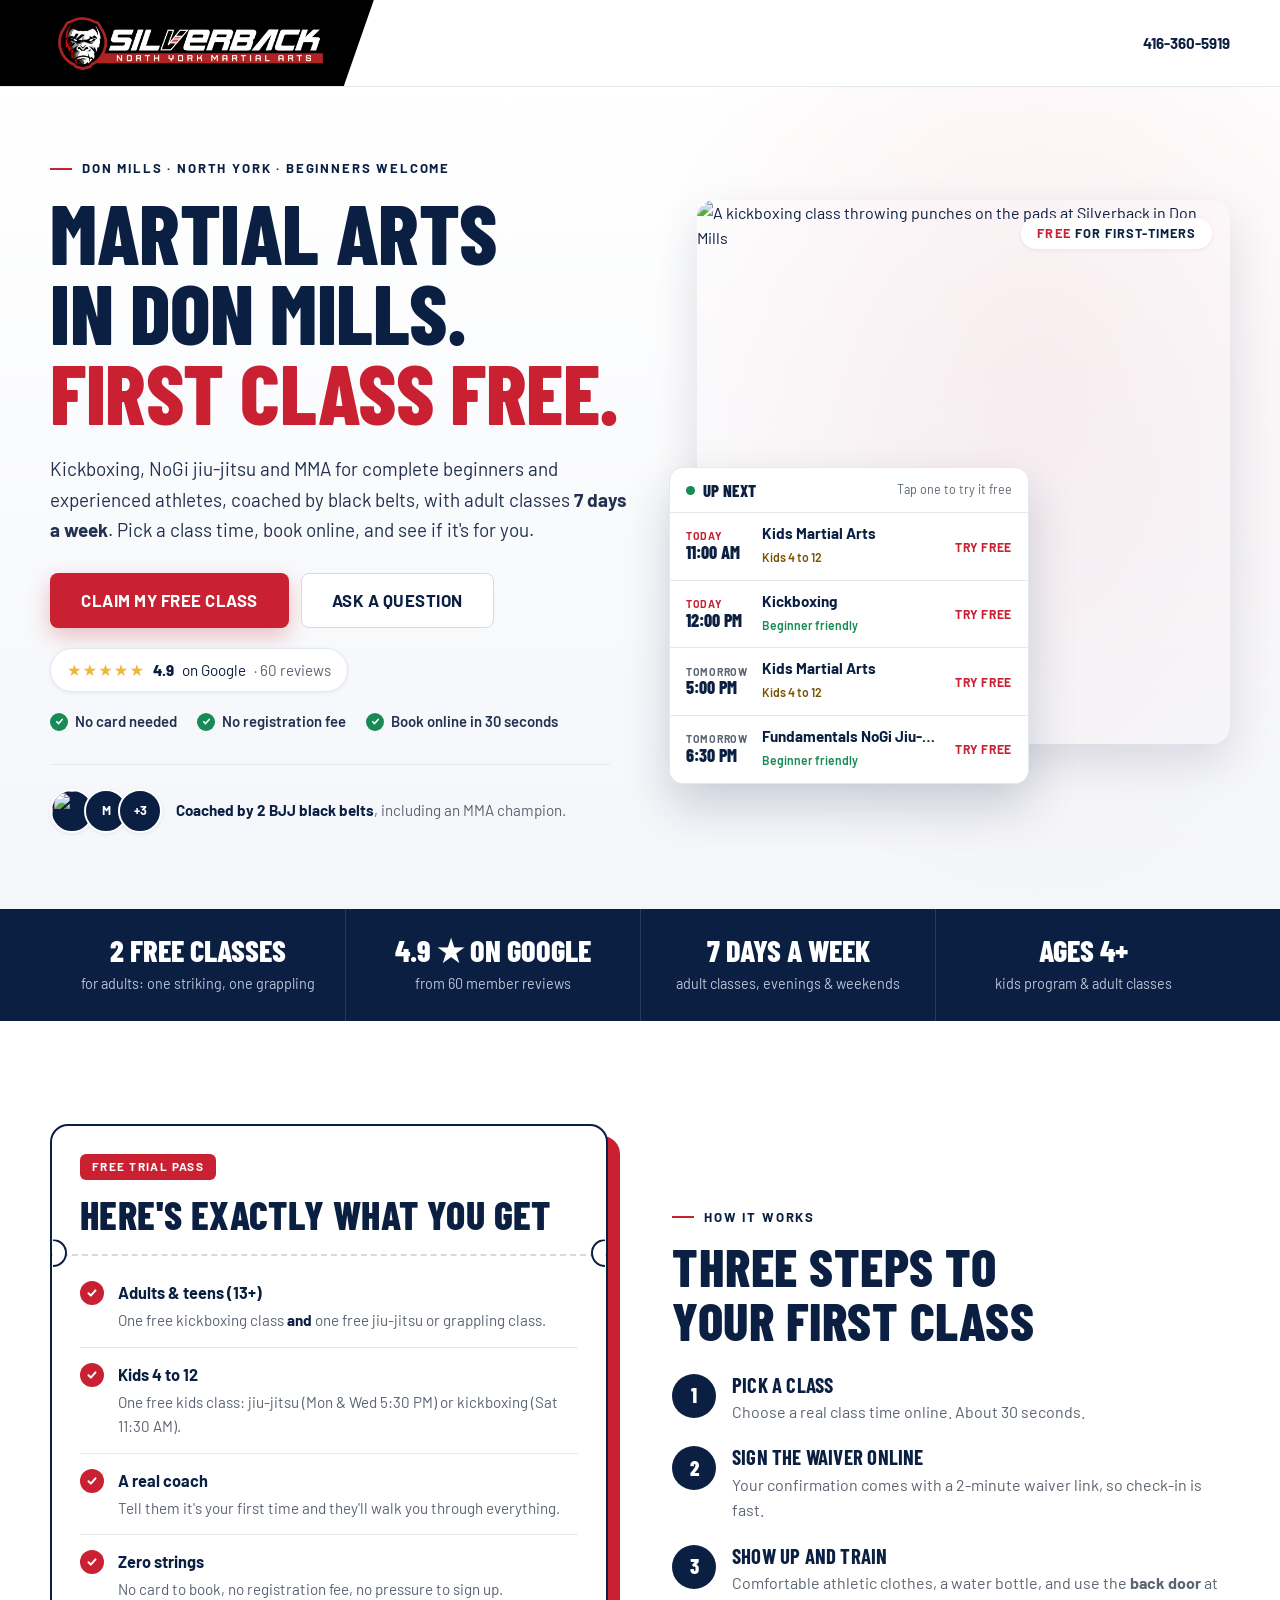
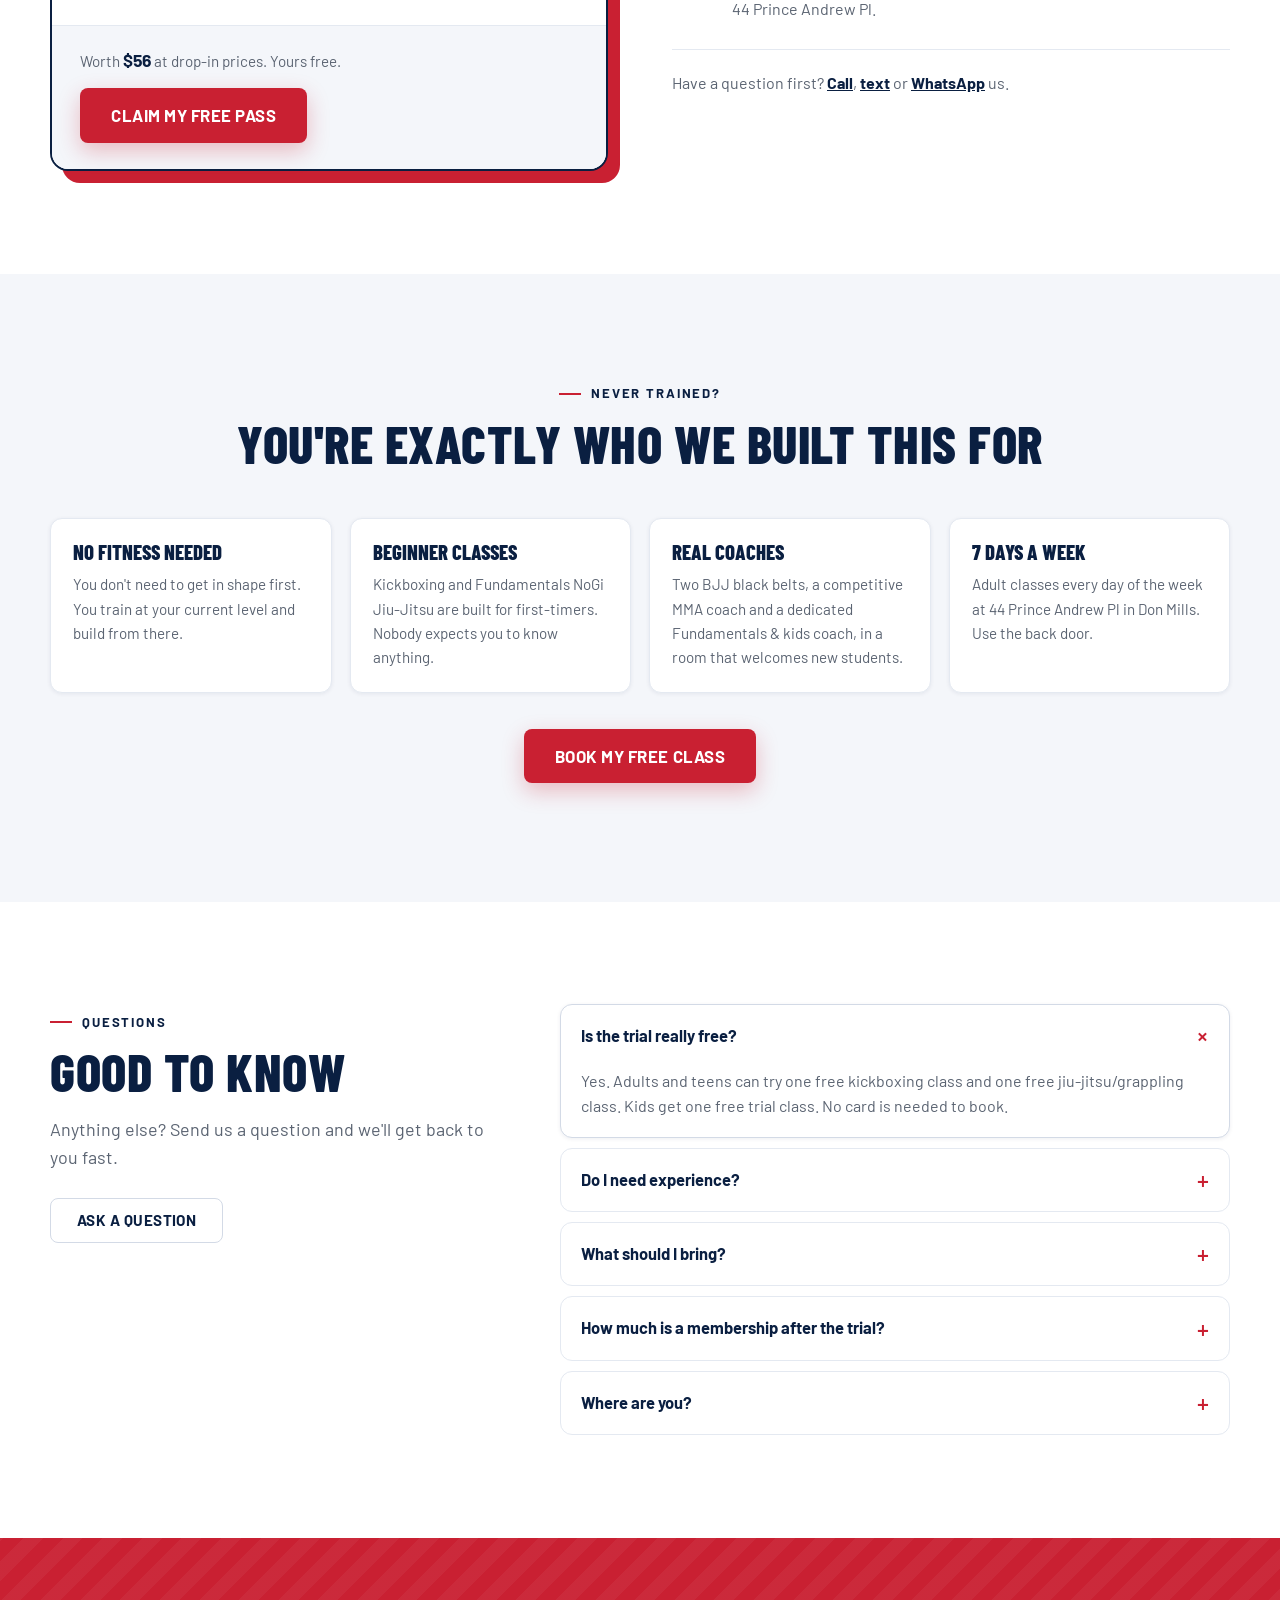
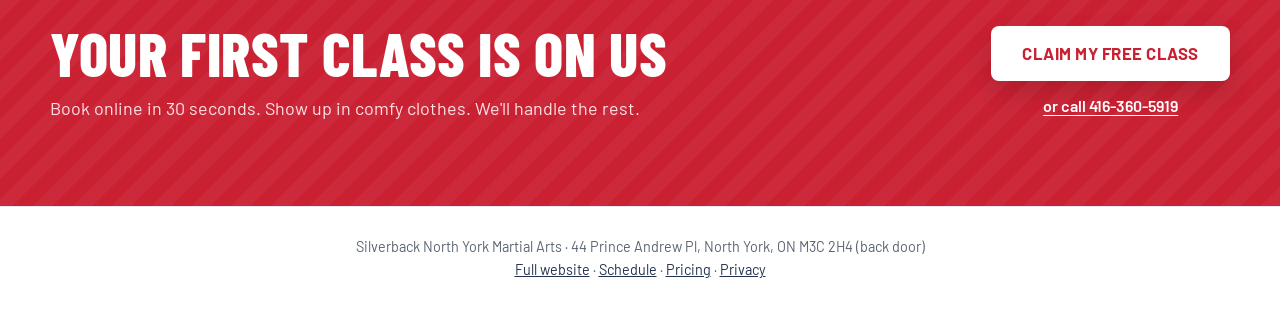
==== commit 313a155d: "Remove Wrestling: Thursday is just NoGi Jiu-Jitsu 7:30 PM The Thursday Wrestling class was removed. " ====
--- a/free-trial.html
+++ b/free-trial.html
@@ -4,20 +4,22 @@
 <meta charset="utf-8">
 <meta name="viewport" content="width=device-width,initial-scale=1">
 <title>Free Trial Martial Arts Class in Don Mills | Silverback</title>
-<meta name="description" content="Book your free martial arts class in Don Mills, North York online. Kickboxing, NoGi Brazilian jiu-jitsu, wrestling, MMA and kids classes. Beginners welcome.">
+<meta name="description" content="Book your free martial arts class in Don Mills, North York online. Kickboxing, NoGi Brazilian jiu-jitsu, MMA and kids classes. Beginners welcome.">
 <link rel="canonical" href="https://www.nymma.ca/free-trial.html">
 <meta name="theme-color" content="#ffffff">
 <meta name="color-scheme" content="light">
 <meta property="og:type" content="website">
 <meta property="og:title" content="Your first class is free | Silverback Martial Arts, Don Mills">
-<meta property="og:description" content="Kickboxing, NoGi jiu-jitsu, wrestling, MMA and kids classes in Don Mills. Beginners welcome. Book online in 30 seconds.">
+<meta property="og:description" content="Kickboxing, NoGi jiu-jitsu, MMA and kids classes in Don Mills. Beginners welcome. Book online in 30 seconds.">
 <meta property="og:image" content="https://img1.wsimg.com/isteam/ip/94b5a3c4-f726-4b4a-af38-fd5995746933/Muay-Thai-Class-in-North-York.jpg/:/rs=w:1200">
-<link rel="icon" href="assets/img/logo.webp" type="image/webp">
+<link rel="icon" href="/favicon.ico?v=2" sizes="48x48">
+<link rel="icon" href="/assets/img/favicon-192.png?v=2" type="image/png" sizes="192x192">
+<link rel="apple-touch-icon" href="/assets/img/apple-touch-icon.png?v=2">
 <link rel="preconnect" href="https://img1.wsimg.com">
 <link rel="preconnect" href="https://fonts.googleapis.com">
 <link rel="preconnect" href="https://fonts.gstatic.com" crossorigin>
 <link href="https://fonts.googleapis.com/css2?family=Barlow:wght@400;500;600;700&family=Barlow+Condensed:wght@600;700;800&display=swap" rel="stylesheet">
-<link rel="stylesheet" href="assets/css/styles.css?v=9">
+<link rel="stylesheet" href="assets/css/styles.css?v=10">
 <script>document.documentElement.classList.add("js")</script>
 </head>
 <body class="lp">
@@ -38,7 +40,7 @@
     <div class="hero-copy">
       <span class="eyebrow">Don Mills · North York · Beginners welcome</span>
       <h1 id="lpTitle">Martial arts in Don Mills. <em>First class free.</em></h1>
-      <p class="lead" id="lpLead">Kickboxing, NoGi jiu-jitsu, wrestling and MMA for complete beginners and experienced athletes, coached by black belts, with adult classes <b>7&nbsp;days a&nbsp;week</b>. Pick a class time, book online, and see if it's for you.</p>
+      <p class="lead" id="lpLead">Kickboxing, NoGi jiu-jitsu and MMA for complete beginners and experienced athletes, coached by black belts, with adult classes <b>7&nbsp;days a&nbsp;week</b>. Pick a class time, book online, and see if it's for you.</p>
       <div class="hero-ctas" id="heroCtas">
         <button type="button" class="btn btn-red btn-lg" data-open-modal="book" data-lp-cta data-track="cta_lp_hero">Claim my free class</button>
         <button type="button" class="btn btn-ghost btn-lg" data-open-modal="ask" data-track="cta_lp_ask">Ask a question</button>
@@ -164,8 +166,8 @@
   <a class="btn btn-ghost" href="sms:+14163605919" data-sms data-msg="Hi! I'd like to try a free class at Silverback." data-track="sms_mbar">Text</a>
 </div>
 
-<script src="assets/js/config.js?v=9"></script>
-<script src="assets/js/site.js?v=9"></script>
-<script src="assets/js/booking.js?v=9"></script>
+<script src="assets/js/config.js?v=12"></script>
+<script src="assets/js/site.js?v=12"></script>
+<script src="assets/js/booking.js?v=10"></script>
 </body>
 </html>
--- a/assets/css/styles.css
+++ b/assets/css/styles.css
@@ -217,7 +217,7 @@
 .rec-alt a{color:var(--ink);font-weight:700}
 
 /* ============ programs ============ */
-.progs{display:grid;grid-template-columns:1fr 1fr;gap:22px}
+.progs{display:grid;grid-template-columns:repeat(3,1fr);gap:22px}   /* three programs: Kickboxing, NoGi Jiu-Jitsu, MMA (Wrestling was removed 2026-10-30) */
 @media(max-width:820px){.progs{grid-template-columns:1fr}}
 /* Photo always sits full-width on top of the text (never squeezed into a narrow side column) so it keeps a
    sane landscape crop at every screen size, instead of stretching into a tall, badly-cropped sliver on wide screens. */
